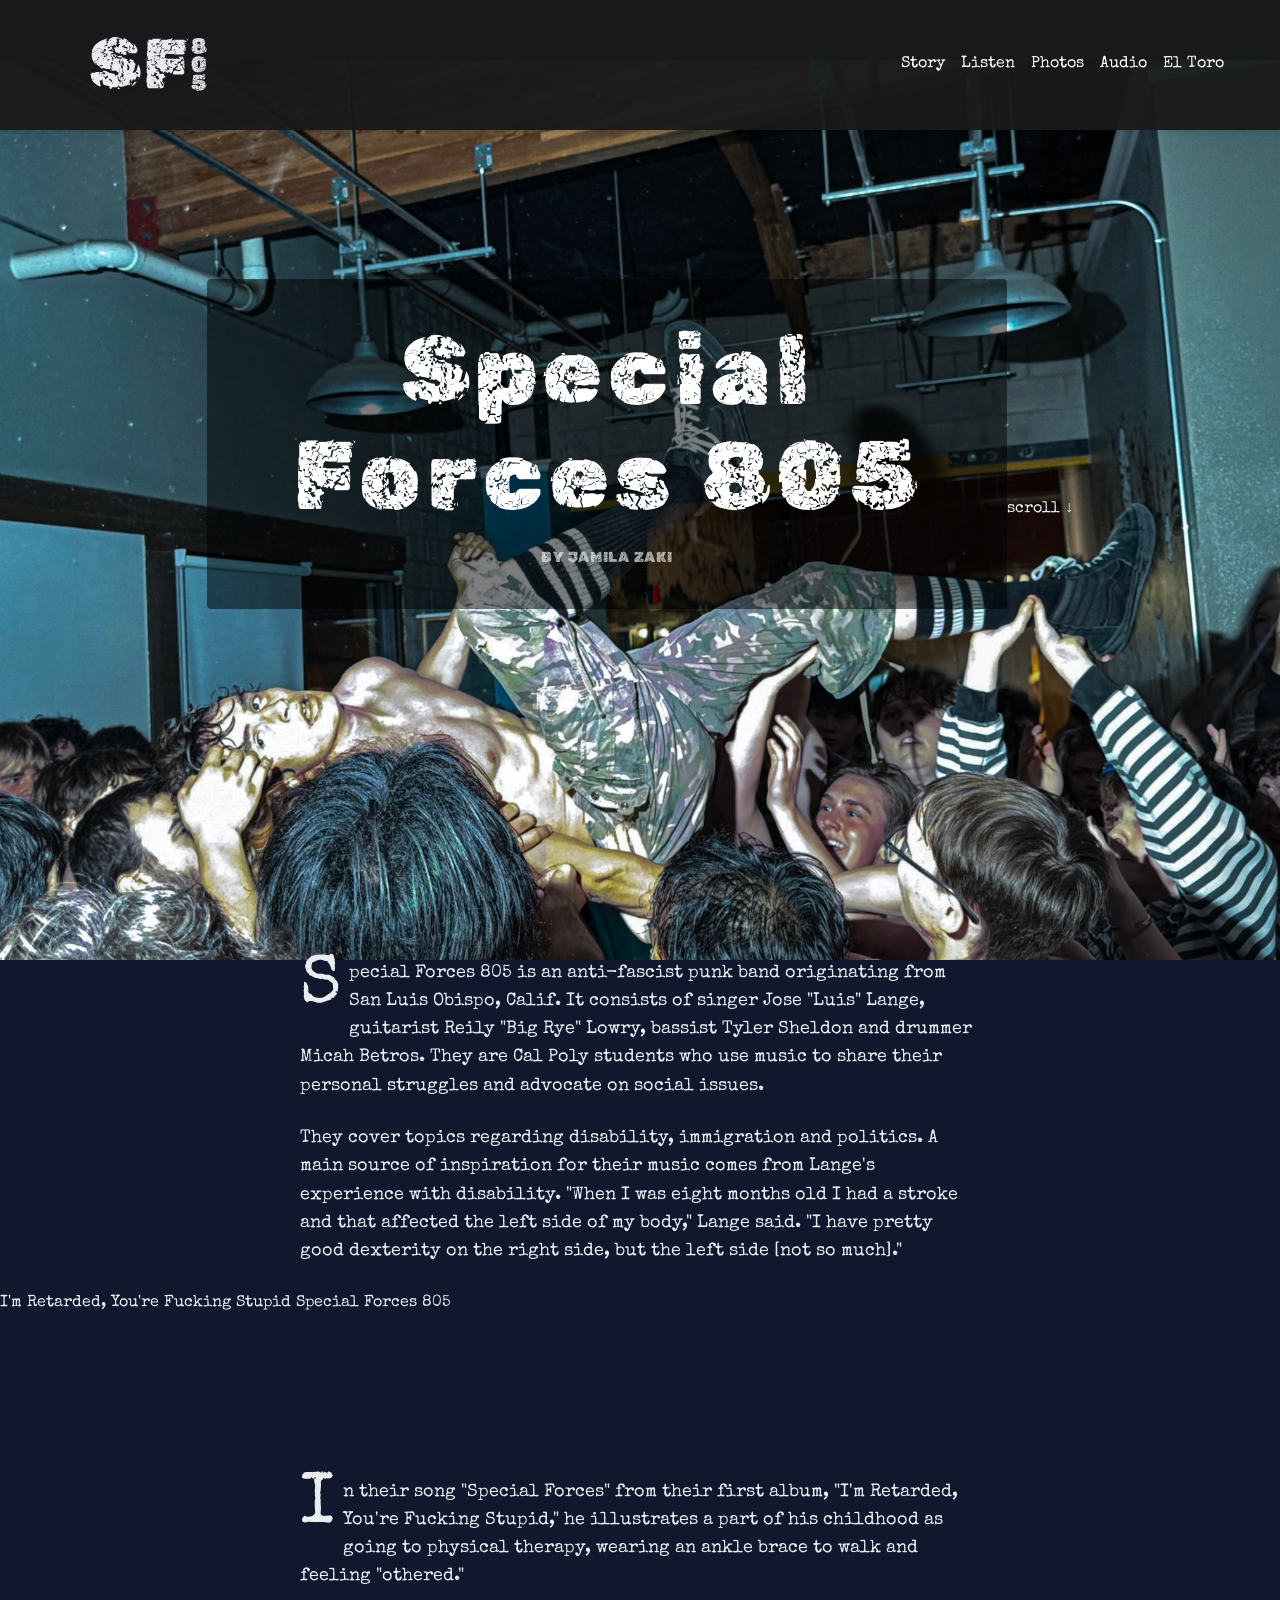
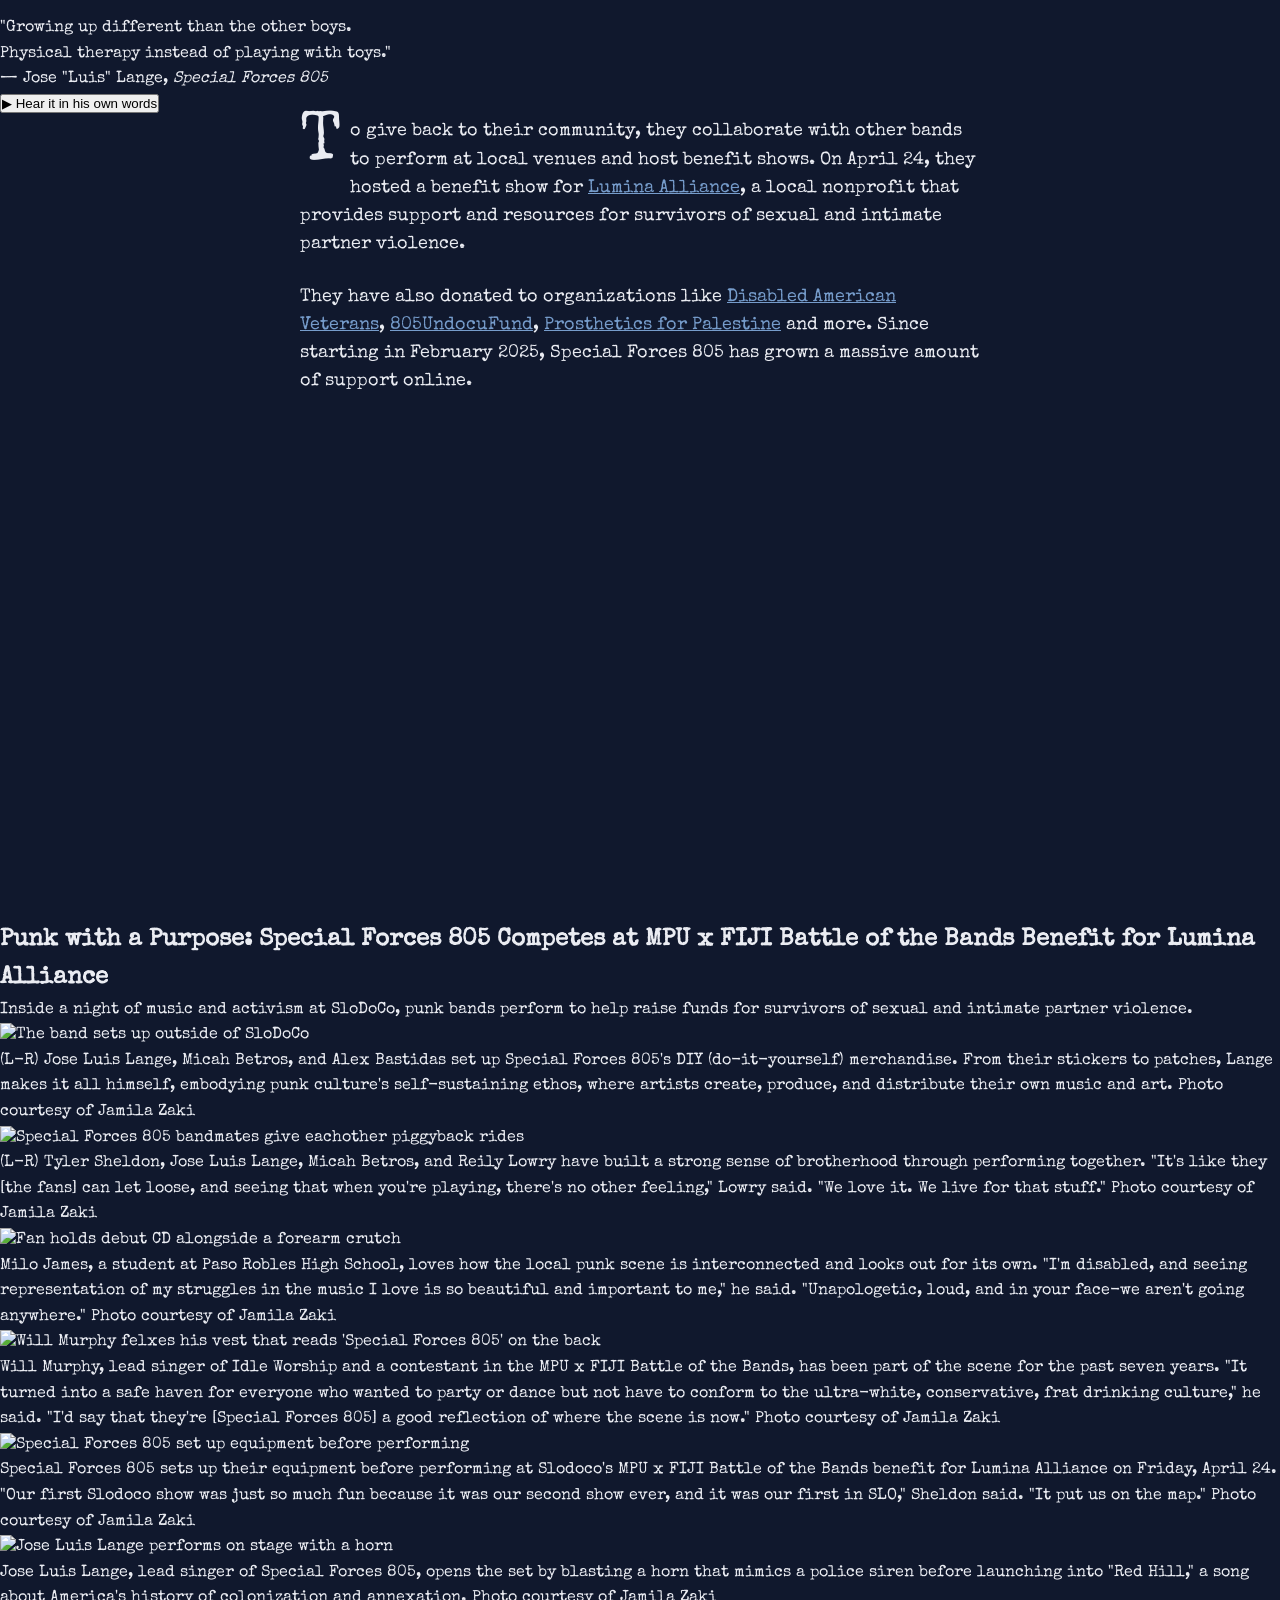
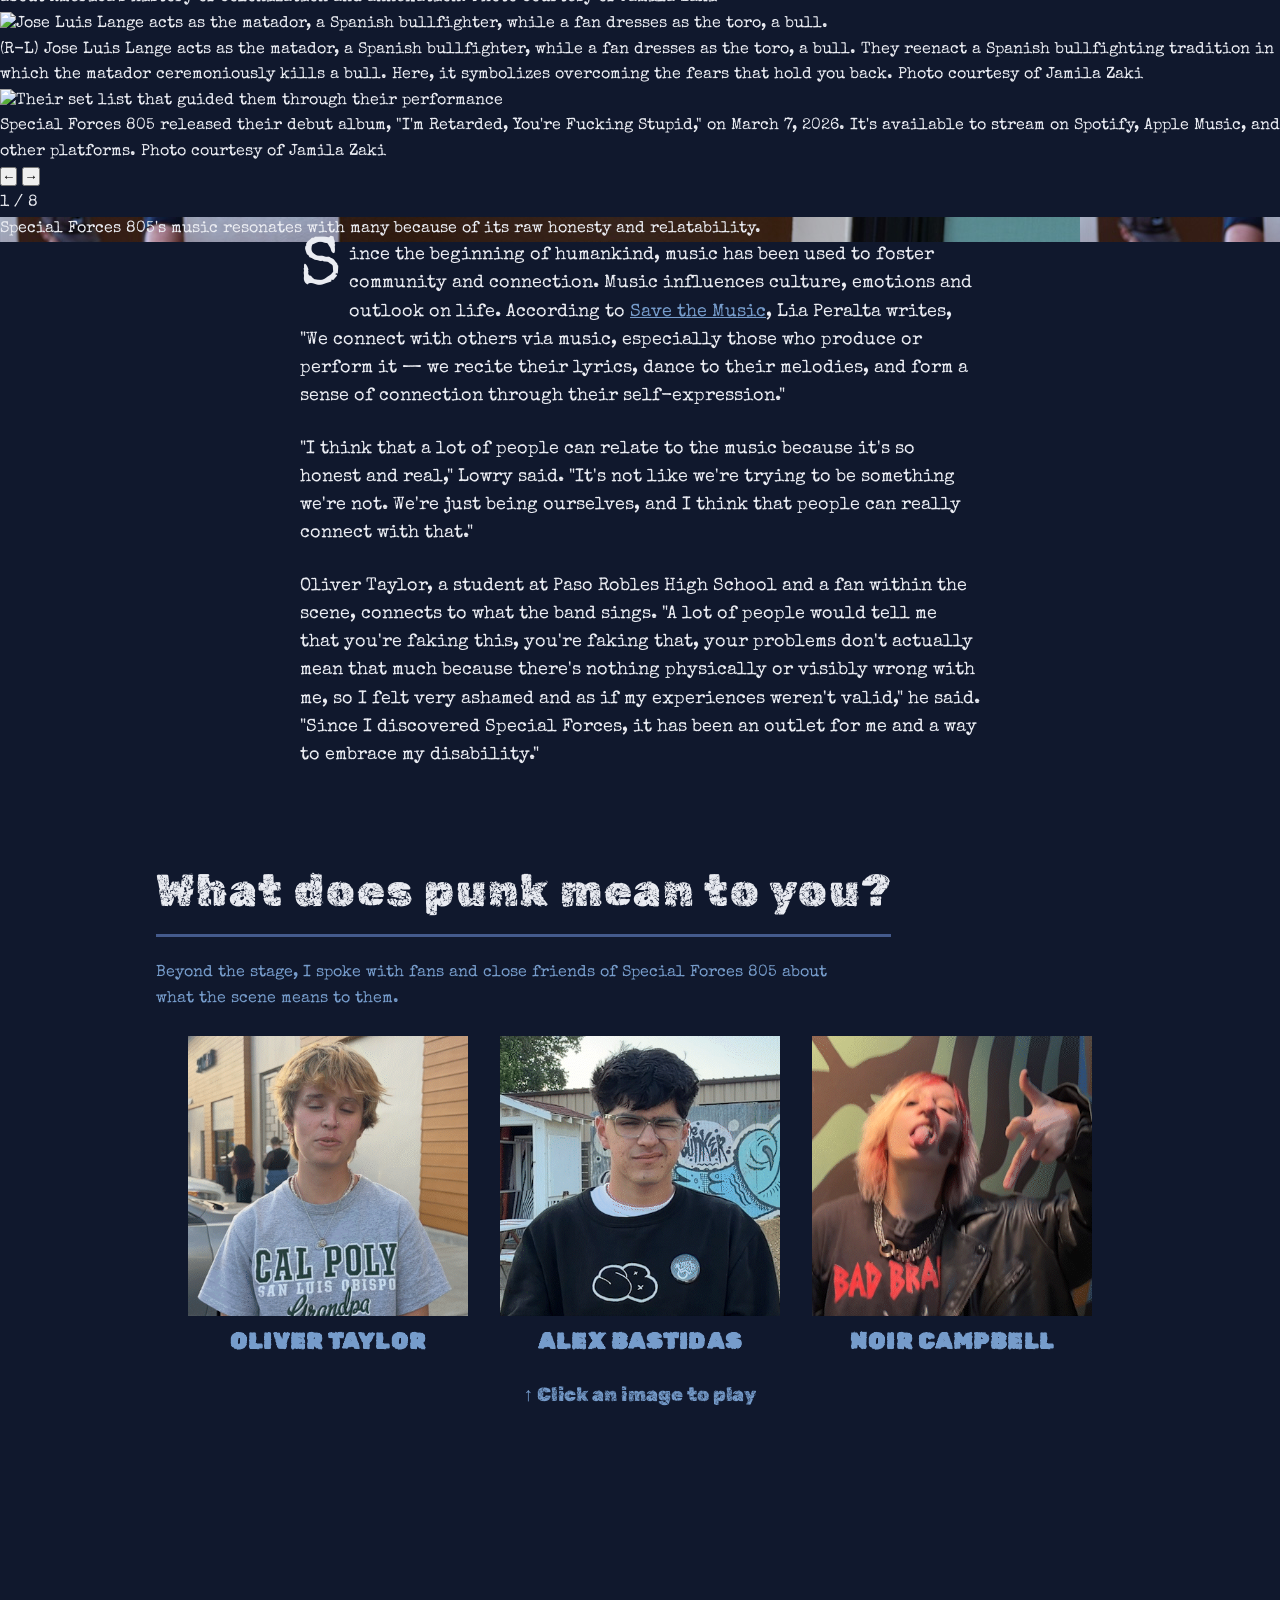
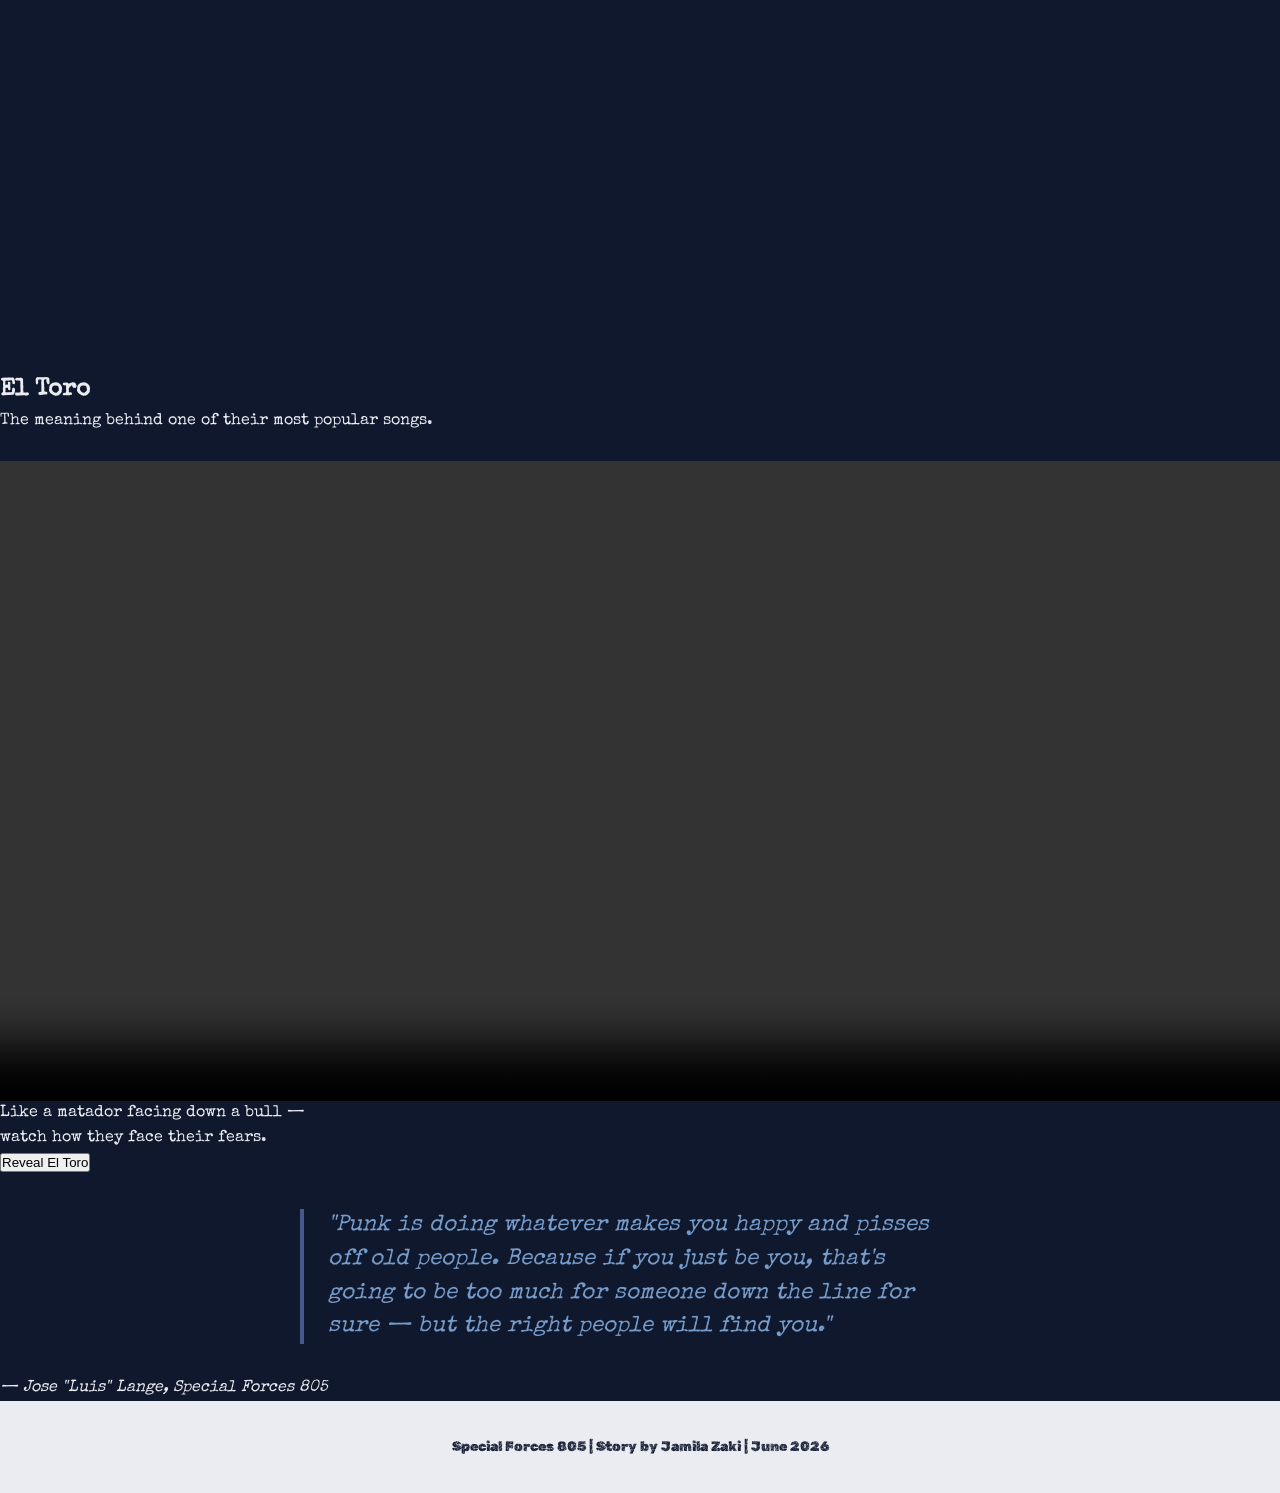
==== redesign.html @ d1dc788f "Add files via upload" ====
<!DOCTYPE html>
<html lang="en">
<head>
<meta charset="UTF-8">
<meta name="viewport" content="width=device-width, initial-scale=1.0">
<title>Punk with a Purpose — Special Forces 805</title>
<link rel="icon" href="favicon.svg" type="image/svg+xml">
<link rel="preconnect" href="https://fonts.googleapis.com">
<link rel="preconnect" href="https://fonts.gstatic.com" crossorigin>
<link href="https://fonts.googleapis.com/css2?family=Rubik+Distressed&family=Special+Elite&display=swap" rel="stylesheet">
<link rel="stylesheet" href="soundcite.css">
<link rel="stylesheet" href="style.css">
</head>
<body>

<!-- ============================================
     NAVIGATION
     ============================================ -->
<nav class="navbar">
  <div class="nav-container">
    <a href="#" class="logo">
      <img src="img/logo.svg" alt="Special Forces 805">
    </a>
    <button class="hamburger" onclick="toggleNav()" aria-label="Toggle navigation">
      <span></span><span></span><span></span>
    </button>
    <ul class="nav-links">
      <li><a href="#story">Story</a></li>
      <li><a href="#listen">Listen</a></li>
      <li><a href="#photos">Photos</a></li>
      <li><a href="#audio">Audio</a></li>
      <li><a href="#el-toro">El Toro</a></li>
    </ul>
  </div>
</nav>

<!-- ============================================
     SECTION 1: HERO
     ============================================ -->
<section class="hero" id="top">
  <div class="hero-content">
    <h1>Special Forces 805</h1>
    <p class="deck"></p>
    <p class="byline">By Jamila Zaki </p>
  </div>
  <div class="hero-scroll-hint">scroll ↓</div>
</section>

<!-- ============================================
     SECTION 2: STORY INTRO
     ============================================ -->
<section id="story" class="story-section">
  <div class="story-text">
    <p>Special Forces 805 is an anti-fascist punk band originating from San Luis Obispo, Calif. It consists of singer Jose "Luis" Lange, guitarist Reily "Big Rye" Lowry, bassist Tyler Sheldon and drummer Micah Betros. They are Cal Poly students who use music to share their personal struggles and advocate on social issues.</p>

    <p>They cover topics regarding disability, immigration and politics. A main source of inspiration for their music comes from Lange's experience with disability. "When I was eight months old I had a stroke and that affected the left side of my body," Lange said. "I have pretty good dexterity on the right side, but the left side [not so much]."</p>
  </div>
</section>

<!-- ============================================
     CD PLAYER
     ============================================ -->
<section id="listen" class="cd-section">
  <div class="cd-player-wrapper">
    <div class="cd-player">
      <div class="cd-right">
        <div class="cd-header">
          <span class="cd-album-title">I'm Retarded, You're Fucking Stupid</span>
          <span class="cd-artist">Special Forces 805</span>
        </div>
        <div class="cd-embed-area">
          <iframe id="spotify-embed"
            src="https://open.spotify.com/embed/album/4aBLmaYAOanMy9Y2hzFHuk?utm_source=generator"
            width="100%" height="152" frameBorder="0"
            allow="autoplay; clipboard-write; encrypted-media; fullscreen; picture-in-picture"
            loading="lazy"></iframe>
        </div>
      </div>
    </div>
  </div>
</section>

<section class="story-section">
  <div class="story-text">
    <p>In their song "Special Forces" from their first album, "I'm Retarded, You're Fucking Stupid," he illustrates a part of his childhood as going to physical therapy, wearing an ankle brace to walk and feeling "othered."</p>
  </div>
</section>

<!-- ============================================
     SECTION 2b: SOUNDBITE FULL-SCREEN MOMENT
     ============================================ -->
<section class="soundbite-moment">
  <div class="soundbite-inner">
    <div class="soundbite-quote">
      <p>"Growing up different than the other boys.</p>
      <p>Physical therapy instead of playing with toys."</p>
    </div>
    <div class="soundbite-attribution">— Jose "Luis" Lange, <em>Special Forces 805</em></div>
    <div class="soundbite-player">
      <button class="soundbite-play-btn" id="soundbite-btn" aria-label="Play audio clip">
        <span class="play-icon">▶</span>
        <span class="play-label">Hear it in his own words</span>
      </button>
      <div class="waveform-bars" id="waveform-bars">
        <span></span><span></span><span></span><span></span><span></span>
        <span></span><span></span><span></span><span></span><span></span>
        <span></span><span></span><span></span><span></span><span></span>
        <span></span><span></span><span></span><span></span><span></span>
        <span></span><span></span><span></span><span></span><span></span>
        <span></span><span></span><span></span><span></span><span></span>
      </div>
    </div>
  </div>
</section>

<!-- ============================================
     SECTION 3: STORY CONTINUED + CD PLAYER
     ============================================ -->
<section class="story-section">
  <div class="story-text">
    <p>To give back to their community, they collaborate with other bands to perform at local venues and host benefit shows. On April 24, they hosted a benefit show for <a href="https://www.luminaalliance.org" target="_blank" rel="noopener">Lumina Alliance</a>, a local nonprofit that provides support and resources for survivors of sexual and intimate partner violence.</p>

    <p>They have also donated to organizations like <a href="https://www.davcal.org/?gad_source=1&gad_campaignid=18904845733&gbraid=0AAAAApD3Xc7EkwWVwOhmAKYnA9ojOAXRY&gclid=Cj0KCQjwrZTRBhDSARIsAHidYffLXbWgLGr4Ent3IWf0uQ8JVmQfZetqbvQhKRpmNd3d3a1ceGX54hYaApAOEALw_wcB" target="_blank" rel="noopener">Disabled American Veterans</a>, <a href="https://www.805undocufund.org/" target="_blank" rel="noopener">805UndocuFund</a>, <a href="https://pfpal.org/our-programs/prosthetics-for-palestine/" target="_blank" rel="noopener">Prosthetics for Palestine</a> and more. Since starting in February 2025, Special Forces 805 has grown a massive amount of support online.</p>
  </div>
</section>

<!-- ============================================
     PARALLAX DIVIDER 1
     ============================================ -->
<div class="parallax-divider parallax-1"></div>

<!-- ============================================
     SECTION 4: PHOTO CAROUSEL (full-screen)
     ============================================ -->
<section id="photos" class="carousel-section">
  <div class="carousel-header">
    <h2>Punk with a Purpose: Special Forces 805 Competes at MPU x FIJI Battle of the Bands Benefit for Lumina Alliance</h2>
    <p>Inside a night of music and activism at SloDoCo, punk bands perform to help raise funds for survivors of sexual and intimate partner violence.
</p>
  </div>
  <div class="fullscreen-carousel">
   
    <div class="carousel-slide active">
      <img class="carousel-img" src="img/slide-11.jpg" alt="The band sets up outside of SloDoCo">
      <div class="carousel-overlay">
        <p class="carousel-caption">(L-R) Jose Luis Lange, Micah Betros, and Alex Bastidas set up Special Forces 805's DIY (do-it-yourself) merchandise. From their stickers to patches, Lange makes it all himself, embodying punk culture's self-sustaining ethos, where artists create, produce, and distribute their own music and art. Photo courtesy of Jamila Zaki</p>
      </div>
    </div>
     <div class="carousel-slide">
      <img class="carousel-img" src="img/slide-22.jpg" alt="Special Forces 805 bandmates give eachother piggyback rides">
      <div class="carousel-overlay">
        <p class="carousel-caption">(L-R) Tyler Sheldon, Jose Luis Lange, Micah Betros, and Reily Lowry have built a strong sense of brotherhood through performing together. "It's like they [the fans] can let loose, and seeing that when you're playing, there's no other feeling," Lowry said. "We love it. We live for that stuff." Photo courtesy of Jamila Zaki</p>
      </div>
    </div>
    <div class="carousel-slide">
      <img class="carousel-img" src="img/slide-33.jpg" alt="Fan holds debut CD alongside a forearm crutch">
      <div class="carousel-overlay">
        <p class="carousel-caption">Milo James, a student at Paso Robles High School, loves how the local punk scene is interconnected and looks out for its own. "I'm disabled, and seeing representation of my struggles in the music I love is so beautiful and important to me," he said. "Unapologetic, loud, and in your face-we aren't going anywhere." Photo courtesy of Jamila Zaki</p>
      </div>
    </div>
    <div class="carousel-slide">
      <img class="carousel-img" src="img/slide-44.jpg" alt="Will Murphy felxes his vest that reads 'Special Forces 805' on the back">
      <div class="carousel-overlay">
        <p class="carousel-caption">Will Murphy, lead singer of Idle Worship and a contestant in the MPU x FIJI Battle of the Bands, has been part of the scene for the past seven years. "It turned into a safe haven for everyone who wanted to party or dance but not have to conform to the ultra-white, conservative, frat drinking culture," he said. "I'd say that they're [Special Forces 805] a good reflection of where the scene is now." Photo courtesy of Jamila Zaki</p>
      </div>
    </div>
    <div class="carousel-slide">
      <img class="carousel-img" src="img/slide-55.jpg" alt="Special Forces 805 set up equipment before performing">
      <div class="carousel-overlay">
        <p class="carousel-caption">Special Forces 805 sets up their equipment before performing at Slodoco's MPU x FIJI Battle of the Bands benefit for Lumina Alliance on Friday, April 24. "Our first Slodoco show was just so much fun because it was our second show ever, and it was our first in SLO," Sheldon said. "It put us on the map." Photo courtesy of Jamila Zaki </p>
      </div>
    </div>
    <div class="carousel-slide">
      <img class="carousel-img" src="img/slide-66.jpg" alt="Jose Luis Lange performs on stage with a horn">
      <div class="carousel-overlay">
        <p class="carousel-caption">Jose Luis Lange, lead singer of Special Forces 805, opens the set by blasting a horn that mimics a police siren before launching into "Red Hill," a song about America's history of colonization and annexation. Photo courtesy of Jamila Zaki</p>
      </div>
    </div>
    <div class="carousel-slide">
      <img class="carousel-img" src="img/slide-77.jpg" alt="Jose Luis Lange acts as the matador, a Spanish bullfighter, while a fan dresses as the toro, a bull. ">
      <div class="carousel-overlay">
        <p class="carousel-caption">(R-L) Jose Luis Lange acts as the matador, a Spanish bullfighter, while a fan dresses as the toro, a bull. They reenact a Spanish bullfighting tradition in which the matador ceremoniously kills a bull. Here, it symbolizes overcoming the fears that hold you back. Photo courtesy of Jamila Zaki</p>
      </div>
    </div>
    <div class="carousel-slide">
      <img class="carousel-img" src="img/slide-88.jpg" alt="Their set list that guided them through their performance">
      <div class="carousel-overlay">
        <p class="carousel-caption">Special Forces 805 released their debut album, "I'm Retarded, You're Fucking Stupid," on March 7, 2026. It's available to stream on Spotify, Apple Music, and other platforms. Photo courtesy of Jamila Zaki</p>
      </div>
    </div>

    <button class="carousel-btn prev" onclick="changeCarousel(-1)" aria-label="Previous photo">&#8592;</button>
    <button class="carousel-btn next" onclick="changeCarousel(1)" aria-label="Next photo">&#8594;</button>
    <div class="carousel-counter">
      <span id="carousel-current">1</span> / <span id="carousel-total">8</span>
    </div>
  </div>
</section>

<!-- ============================================
     SECTION 4b: RESONANCE PARALLAX QUOTE
     ============================================ -->
<section class="parallax-quote parallax-2">
  <div class="parallax-quote-inner">
    <p class="pq-text">Special Forces 805's music resonates with many because of its raw honesty and relatability.</p>
  </div>
</section>

<!-- ============================================
     SECTION 5: BODY TEXT (fans / resonance)
     ============================================ -->
<section class="story-section" id="voices">
  <div class="story-text">
    <p>Since the beginning of humankind, music has been used to foster community and connection. Music influences culture, emotions and outlook on life. According to <a href="https://www.savethemusic.org/blog/how-does-music-affect-society/" target="_blank" rel="noopener">Save the Music</a>, Lia Peralta writes, "We connect with others via music, especially those who produce or perform it — we recite their lyrics, dance to their melodies, and form a sense of connection through their self-expression."</p>


    <p>"I think that a lot of people can relate to the music because it's so honest and real," Lowry said. "It's not like we're trying to be something we're not. We're just being ourselves, and I think that people can really connect with that."</p>

    <p>Oliver Taylor, a student at Paso Robles High School and a fan within the scene, connects to what the band sings. "A lot of people would tell me that you're faking this, you're faking that, your problems don't actually mean that much because there's nothing physically or visibly wrong with me, so I felt very ashamed and as if my experiences weren't valid," he said. "Since I discovered Special Forces, it has been an outlet for me and a way to embrace my disability."</p>
  </div>
</section>

<!-- ============================================
     SECTION 6: AUDIO SECTION
     ============================================ -->
<section id="audio" class="section audio-section">
  <h2>What does punk mean to you?</h2>
  <p class="section-intro">Beyond the stage, I spoke with fans and close friends of Special Forces 805 about what the scene means to them.</p>

  <div class="audio-board">
    <div class="audio-speaker">
      <img src="img/Oliver Taylor.gif" alt="Oliver Taylor" class="rollover audio-thumb"
        data-audio="audio/" data-start="0">
      <div class="audio-label">Oliver Taylor</div>
      <audio class="scene-audio" src="audio/Oliver Taylor Audio.mp3"></audio>
    </div>
    <div class="audio-speaker">
      <img src="img/Animated Alex B.gif" alt="Alex Bastidas" class="rollover audio-thumb"
        data-audio="audio/AlexB_Audio.mp3" data-start="0">
      <div class="audio-label">Alex Bastidas</div>
      <audio class="scene-audio" src="audio/AlexB_Audio.mp3"></audio>
    </div>
    <div class="audio-speaker">
      <img src="img/Noir_Campbell.gif" alt="Noir Campbell" class="rollover audio-thumb"
        data-audio="audio/Noir Campbell.mp3" data-start="0">
      <div class="audio-label">Noir Campbell</div>
      <audio class="scene-audio" src="audio/Noir Campbell.mp3"></audio>
    </div>
  </div>
  <p class="audio-instructions">↑ Click an image to play</p>
</section>

<div class="parallax-divider parallax-3"></div>

<!-- ============================================
     SECTION 7: EL TORO VIDEO REVEAL
     ============================================ -->
<section id="el-toro" class="eltoro-section">
  <div class="eltoro-header">
    <h2>El Toro</h2>
    <p>The meaning behind one of their most popular songs.</p>
  </div>

  <div class="eltoro-reveal-wrapper" id="eltoro-wrapper">
    <img src="img/matador.jpg" alt="" class="eltoro-matador-img" id="eltoro-matador">
    <div class="eltoro-video-container" id="eltoro-video-container">
      <video id="eltoro-video" playsinline controls>
        <source src="video/eltoro.mp4" type="video/mp4">
      </video>
    </div>
    <div class="eltoro-cta" id="eltoro-cta">
      <p>Like a matador facing down a bull —</p>
      <p>watch how they face their fears.</p>
      <button onclick="startElToroReveal()" class="eltoro-reveal-btn">
        <span>Reveal El Toro</span>
      </button>
    </div>
  </div>

  <div class="closing-inner">
    <blockquote class="closing-quote">
      "Punk is doing whatever makes you happy and pisses off old people. Because if you just be you, that's going to be too much for someone down the line for sure — but the right people will find you."
    </blockquote>
    <cite class="closing-attribution">— Jose "Luis" Lange, Special Forces 805</cite>
  </div>
</section>

<!-- ============================================
     FOOTER
     ============================================ -->
<footer>
  <p>Special Forces 805 | Story by Jamila Zaki | June 2026</p>
<p jamilaazaki26@gamil.com
  </p>
</footer>

<button id="back-to-top" onclick="window.scrollTo({top:0,behavior:'smooth'})">↑ Top</button>

<script src="soundcite.min.js"></script>
<script src="script.js"></script>
</body>
</html>
---- soundcite.css ----
/* soundcite - v0.5.1 - 2017-07-10
 * Copyright (c) 2017 Tyler J. Fisher and Northwestern University Knight Lab
 */

/*PLAYER CHROME*/

@-webkit-keyframes spin {
	from { -webkit-transform: rotate(0deg); opacity: 0.4; }
	50%  { -webkit-transform: rotate(180deg); opacity: 1; }
	to   { -webkit-transform: rotate(360deg); opacity: 0.4; }
}

@-moz-keyframes spin {
	from { -moz-transform: rotate(0deg); opacity: 0.4; }
	50%  { -moz-transform: rotate(180deg); opacity: 1; }
	to   { -moz-transform: rotate(360deg); opacity: 0.4; }
}

@-ms-keyframes spin {
	from { -ms-transform: rotate(0deg); opacity: 0.4; }
	50%  { -ms-transform: rotate(180deg); opacity: 1; }
	to   { -ms-transform: rotate(360deg); opacity: 0.4; }
}

@-o-keyframes spin {
	from { -o-transform: rotate(0deg); opacity: 0.4; }
	50%  { -o-transform: rotate(180deg); opacity: 1; }
	to   { -o-transform: rotate(360deg); opacity: 0.4; }
}

@keyframes spin {
	from { transform: rotate(0deg); opacity: 0.2; }
	50%  { transform: rotate(180deg); opacity: 1; }
	to   { transform: rotate(360deg); opacity: 0.2; }
}

.soundcite-loaded {
    border-radius: 6px;
    padding: 0 5px 0 5px;
    display: inline-block;
    cursor: pointer;
}

.soundcite-loaded:before {
    display: inline-block;
    content: "";
    vertical-align: -10%;
    margin-right: 0.25em;
}

.soundcite-loading:before {
    margin-right: 0.5em;
    font-size: 0.9em;
    position: relative;
    top: -.05em;
    height: 0.75em;    
    width: 0.75em;
    border: 2px solid #000;
    border-right-color: transparent;
    border-radius: 50%;
    -webkit-animation: spin 1s linear infinite;
    -moz-animation: spin 1s linear infinite;
    -ms-animation: spin 1s linear infinite;
    -o-animation: spin 1s linear infinite;
    animation: spin 1s linear infinite;
}

.soundcite-play:before {
    font-size: 0.9em;
    position: relative;
    top: -.05em;
    border: 0.5em solid transparent;
    border-left: 0.75em solid black;
}

.soundcite-pause:before {
    font-size: 0.9em;
    position: relative;
    top: -.05em;
    height: 1em;
    border-left: .75em double black;
    border-right: .5em solid transparent;
}
---- style.css ----
/* ============================================
   TYPOGRAPHY & COLOR PALETTE
   Change these values to customize your entire story
   ============================================ */

:root {
    --primary-font: 'Special Elite', serif;
    --heading-font: 'Rubik Distressed', serif;
    --primary-color: #EAECF2;
    --secondary-color: #769CCB;
    --accent-color: #445A8C;
    --background-color: #10182D;
    --border-color: #EAECF2;
    --spacing-unit: 16px;
}

.rubik-dirt-regular {
  font-family: "Rubik Distressed", system-ui;
  font-weight: 400;
  font-style: normal;
}

.special-elite-regular {
  font-family: "Special Elite", system-ui;
  font-weight: 400;
  font-style: normal;
}



/* ============================================
   GLOBAL STYLES
   ============================================ */

a {
    color: #769CCB;
}

a:hover {
    color: #769CCB;
    opacity: 0.8;
}

* {
    margin: 0;
    padding: 0;
    box-sizing: border-box;
}

html {
    scroll-behavior: smooth;
}

body {
    font-family: var(--primary-font);
    color: var(--primary-color);
    background-color: var(--background-color);
    line-height: 1.6;
    padding-top: 60px;
}

/* ============================================
   NAVIGATION BAR
   Fixed header that stays at top when scrolling
   ============================================ */

.navbar {
    position: fixed;
    top: 0;
    width: 100%;
    background-color: rgba(26, 26, 26, 0.95);
    z-index: 1000;
    box-shadow: 0 2px 5px rgba(0, 0, 0, 0.1);
    padding: 0%;
}

.nav-container {
    max-width: 1200px;
    margin: 0 auto;
    padding: 0 16px; /* keeps side padding only */
    height: 130px; /* controls navbar height */
    
    display: flex;
    justify-content: space-between;
    align-items: center;
}

.logo {
    color: white;
    font-size: 1.2em;
    font-weight: bold;
    font-family: var(--heading-font);
    display: flex;
    align-items: center;
    padding: 0;
    margin: 0;
}
.logo img {
    height: 120px;
    width: auto;
    display: block;
}

.nav-links {
    display: flex;
    list-style: none;
    gap: var(--spacing-unit);
}

.nav-links a {
    color: white;
    text-decoration: none;
    transition: color 0.3s;
}

.nav-links a:hover {
    color: var(--accent-color);
}

/* ============================================
   HAMBURGER MENU (Mobile Only)
   Shows on screens smaller than 768px
   ============================================ */

.hamburger {
    display: none;
    flex-direction: column;
    justify-content: space-between;
    width: 28px;
    height: 20px;
    background: none;
    border: none;
    cursor: pointer;
    padding: 0;
}

.hamburger span {
    display: block;
    height: 3px;
    width: 100%;
    background-color: white;
    border-radius: 2px;
    transition: all 0.3s ease;
}

/* ============================================
   HERO SECTION
   Full-screen background image with headline overlay
   - TO CHANGE THE BACKGROUND IMAGE: update the
     background-image URL below
   ============================================ */

.hero {
    min-height: 100vh;
    background-image: url('img/IMG_9323 2.jpg');
    background-size: cover;
    background-position: center;
    display: flex;
    align-items: center;
    justify-content: center;
    text-align: center;
}

.hero-content {
    background-color: rgba(0, 0, 0, 0.5);
    padding: 40px 60px;
    max-width: 800px;
    border-radius: 4px;
    transform: translateY(-20%);
}

h1 {
    font-family: var(--heading-font);
    font-size: clamp(3rem, 8vw, 6rem);
    font-weight: 400;
    color: white;
    line-height: 1.1;
    margin-bottom: 16px;
    letter-spacing: 0.06em;
    font-kerning: normal;
}

.deck {
    font-size: 1.2em;
    color: rgba(255, 255, 255, 0.9);
    margin-bottom: 12px;
}

.byline {
    font-size: 0.9em;
    color: rgba(255, 255, 255, 0.7);
    font-family: var(--heading-font);
    text-transform: uppercase;
    letter-spacing: 0.05em;
}

/* ============================================
   PARALLAX DIVIDERS
   Full-width image strips between sections
   - TO CHANGE IMAGES: update the background-image
     URLs in .parallax-1, .parallax-2, .parallax-3
   - On mobile, the fixed effect is automatically
     disabled for better performance
   ============================================ */

.parallax-divider {
    min-height: 500px;
    background-attachment: fixed;
    background-size: cover;
    background-position: center;
}

.parallax-1 {
    background-image: url('img/Zaki_SpecialForces_042726-03.jpg'); /* <-- Change this */
}

.parallax-2 {
    background-image: url('img/Zaki_SpecialForces_042726-06.jpg'); /* <-- Change this */
}

.parallax-3 {
    background-image: url('img/IMG_0427.jpg'); /* <-- Change this */
}

/* ============================================
   BACK TO TOP BUTTON
   Appears in the bottom-right corner after
   the user scrolls down 300px
   ============================================ */

#back-to-top {
    display: none;
    position: fixed;
    bottom: 24px;
    right: 24px;
    z-index: 999;
    background-color: var(--background-color);
    color: var(--primary-color);
    border: none;
    padding: 10px 16px;
    font-family: var(--heading-font);
    font-size: 0.85em;
    cursor: pointer;
    border-radius: 4px;
    transition: background-color 0.2s;
}

#back-to-top:hover {
    background-color: var(--accent-color);
}

/* ============================================
   CONTENT SECTIONS
   Shared styles for Photos, Audio, Video sections
   ============================================ */

.section {
    padding: 60px var(--spacing-unit);
    max-width: 1000px;
    margin: 0 auto;
}

.section h2 {
    font-family: var(--heading-font);
    font-size: clamp(1.8rem, 4vw, 2.8rem);
    font-weight: 400;
    color: var(--primary-color);
    margin-bottom: 24px;
    padding-bottom: 8px;
    border-bottom: 3px solid var(--accent-color);
    display: inline-block;
    letter-spacing: 0.04em;
    font-kerning: normal;
}

.section-intro {
    color: var(--secondary-color);
    margin-bottom: 24px;
    max-width: 700px;
}

/* ============================================
   STORY TEXT SECTION
   ============================================ */

.story-text p,
.body-text {
    max-width: 680px;
    margin: 0 auto 1.4em;
    font-size: 1.1em;
}

.story-text p:first-of-type::first-letter {
    font-family: var(--primary-font);
    font-size: 4em;
    float: left;
    line-height: 0.8;
    margin-right: 8px;
    color: var(--primary-color);
}

blockquote {
    max-width: 680px;
    margin: 32px auto;
    padding: 0 24px;
    border-left: 4px solid var(--accent-color);
    font-size: 1.4em;
    font-style: italic;
    color: var(--secondary-color);
    line-height: 1.5;
}

/* Alternate background for every other section */
.alt-bg {
    max-width: 100%;
    background-color: #f5f5f5;
    padding: 60px calc(50% - 500px + var(--spacing-unit));
}

.alt-bg h2 {
    color: #10182D;
}

.alt-bg .section-intro,
.alt-bg .audio-label,
.alt-bg .audio-instructions {
    color: #445A8C;
}

/* ============================================
   PHOTOS / SLIDESHOW
   ============================================ */

.slideshow {
    position: relative;
    width: 100%;
    background-color: #000;
}

.slide {
    display: none;
}

.slide.active {
    display: block;
}

.slide img {
    width: 100%;
    height: auto;
    display: block;
}

.caption {
    background-color: #1a1a1a;
    color: #ccc;
    font-size: 0.85em;
    padding: 8px 12px;
}

.slide-controls {
    display: flex;
    align-items: center;
    justify-content: center;
    gap: 20px;
    margin-top: 12px;
    margin-bottom: 40px;
}

.slide-controls button {
    background-color: transparent;
    color: #769CCB;
    border: none;
    padding: 8px 20px;
    cursor: pointer;
    font-family: var(--heading-font);
    font-size: 1.4em;
    transition: background-color 0.2s;
}

.slide-controls button:hover {
    background-color: transparent;
    opacity: 0.7;
}

.slide-counter {
    font-family: var(--heading-font);
    font-size: 1.4em;
    color: #769CCB;
}

/* ============================================
   AUDIO SECTION
   Clickable speaker images with GIF/JPG rollover
   ============================================ */

.audio-board {
    display: flex;
    justify-content: center;
    gap: 32px;
    flex-wrap: wrap;
}

.audio-speaker {
    text-align: center;
    flex: 1 1 200px;
    max-width: 280px;
}

.rollover {
    width: 100%;
    cursor: pointer;
    display: block;
}

.audio-label {
    font-family: var(--heading-font);
    font-size: 1.4em;
    font-weight: bold;
    margin-top: 8px;
    color: var(--secondary-color);
    text-transform: uppercase;
    letter-spacing: 0.05em;
}

.audio-instructions {
    text-align: center;
    margin-top: 20px;
    font-size: 1.2em;
    color: var(--secondary-color);
    font-family: var(--heading-font);
}

/* ============================================
   CUSTOM LYRIC PLAYER
   ============================================ */

@keyframes lyric-spin {
    from { transform: rotate(0deg); opacity: 0.3; }
    50%  { transform: rotate(180deg); opacity: 1; }
    to   { transform: rotate(360deg); opacity: 0.3; }
}

#lyric-btn {
    background: none;
    border: none;
    color: var(--secondary-color);
    cursor: pointer;
    font-size: 0.85em;
    padding: 0 4px 0 0;
    vertical-align: middle;
    line-height: 1;
    display: inline;
}

#lyric-btn.playing {
    display: inline;
}

#lyric-text {
    background-color: var(--secondary-color);
    color: var(--background-color);
    padding: 2px 4px;
    border-radius: 2px;
}

/* ============================================
   SPOTIFY EMBED
   ============================================ */

.spotify-wrapper {
    max-width: 700px;
    margin: 1.4em auto;
}

.spotify-wrapper h3 {
    text-align: center;
    margin-bottom: 14px;
    font-family: var(--heading-font);
    font-size: 2em;
    color: var(--secondary-color);
    letter-spacing: 0.05em;
}

/* ============================================
   VIDEO SECTION
   ============================================ */

.video-wrapper {
    width: 100%;
}

video {
    width: 100%;
    height: auto;
    display: block;
    background-color: #000;
}

/* ============================================
   INFOGRAPHIC (Optional section)
   ============================================ */

.infographic-wrapper {
    width: 100%;
    overflow: hidden;
}

.infographic-wrapper iframe {
    width: 100%;
    border: none;
}

/* ============================================
   FOOTER
   ============================================ */

footer {
    background-color: var(--primary-color);
    color: #10182D;
    text-align: center;
    padding: 32px var(--spacing-unit);
    font-family: var(--heading-font);
    font-size: 0.85em;
    line-height: 2;
}

footer a {
    color: #10182D;
    text-decoration: none;
}

footer a:hover {
    text-decoration: underline;
}

/* ============================================
   RESPONSIVE / MOBILE STYLES
   Screens smaller than 768px
   ============================================ */

@media (max-width: 768px) {

    body {
        padding-top: 56px;
    }

    .hamburger {
        display: flex;
    }

    .nav-links {
        display: none;
        flex-direction: column;
        position: absolute;
        top: 56px;
        left: 0;
        width: 100%;
        background-color: rgba(26, 26, 26, 0.97);
        padding: 12px 0;
        gap: 0;
    }

    .nav-links.open {
        display: flex;
    }

    .nav-links li {
        width: 100%;
    }

    .nav-links a {
        display: block;
        padding: 12px var(--spacing-unit);
    }

    h1 {
        font-size: clamp(2rem, 10vw, 3rem);
    }

    .hero {
        background-position: 20% top;
    }

    .hero-content {
        padding: 28px 24px;
        margin: 0 16px;
        transform: translateY(-60%);
    }

    .deck {
        font-size: 1em;
    }

    .alt-bg {
        padding: 40px var(--spacing-unit);
    }

    .audio-grid {
        flex-direction: column;
    }

    /* Parallax fixed effect doesn't work on iOS/Android,
       so we fall back to a normal background image */
    .parallax-divider {
        background-attachment: scroll;
        min-height: 350px;
    }
}
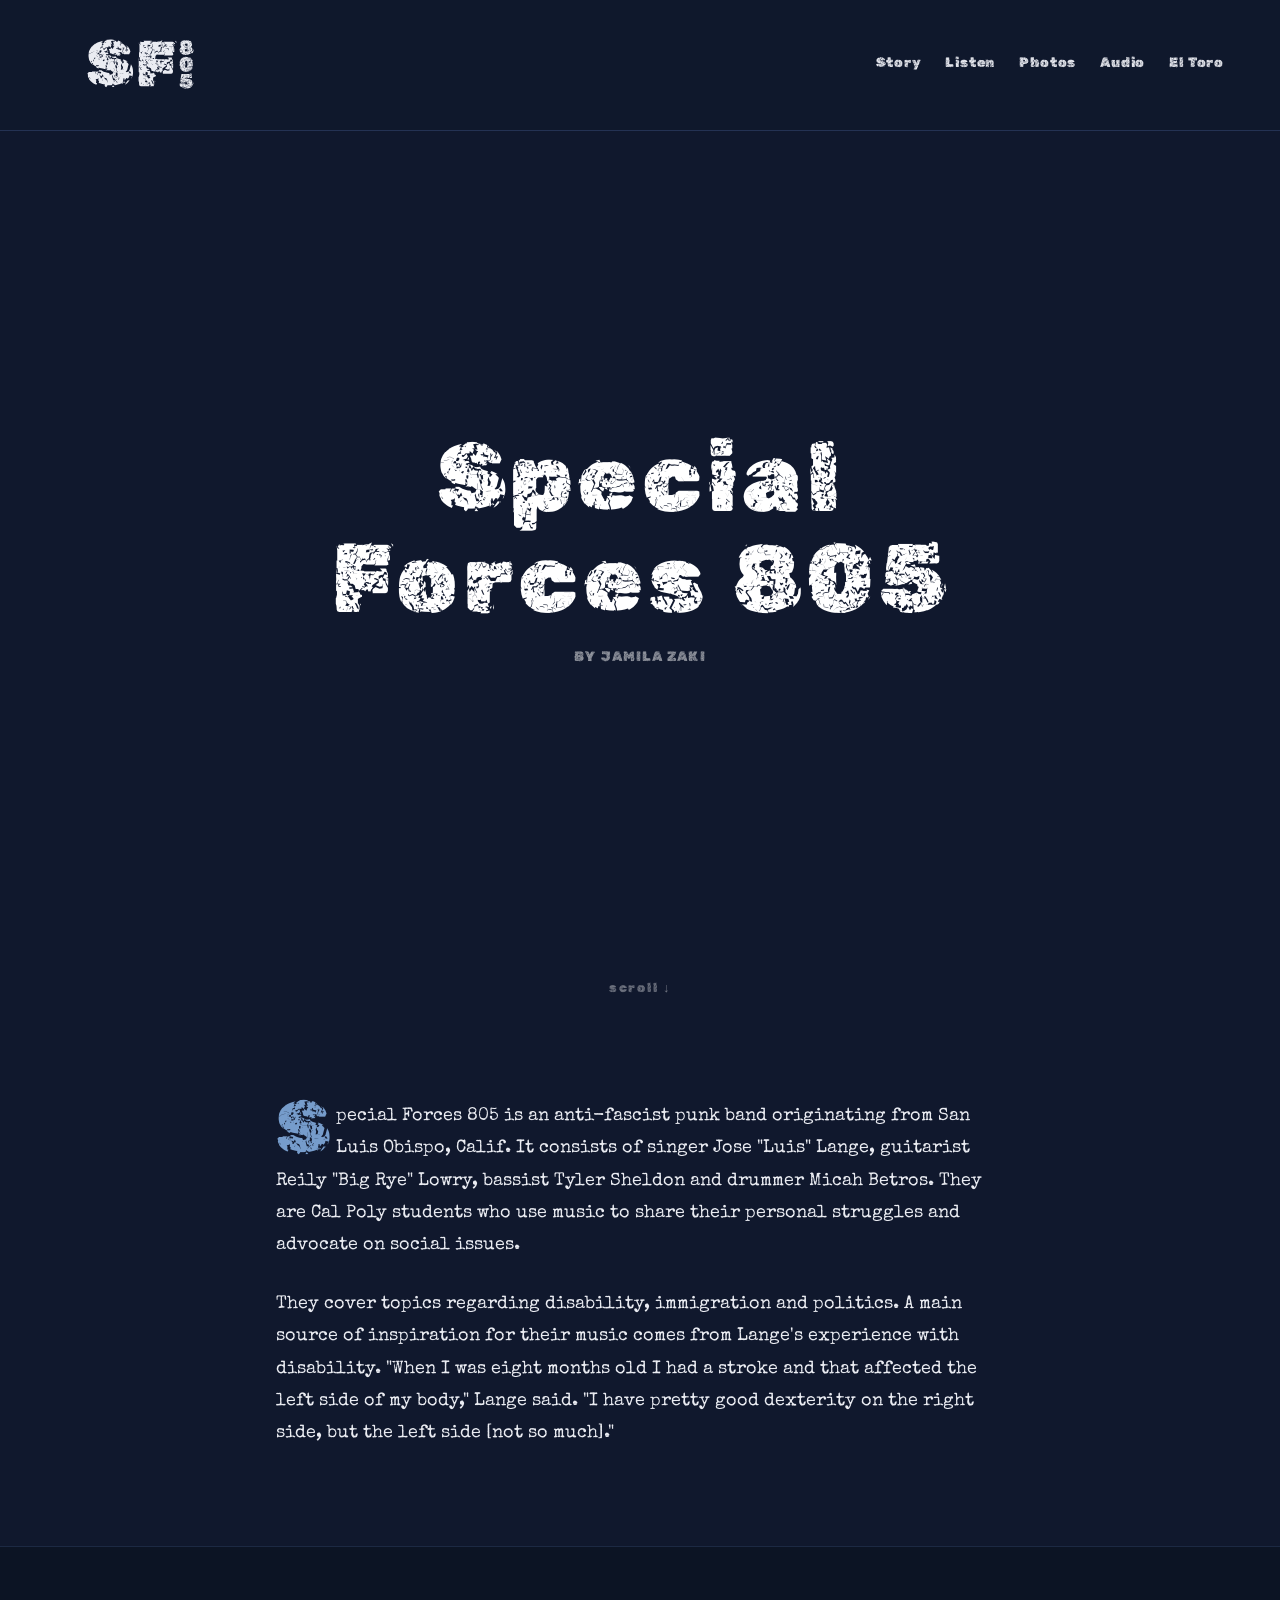
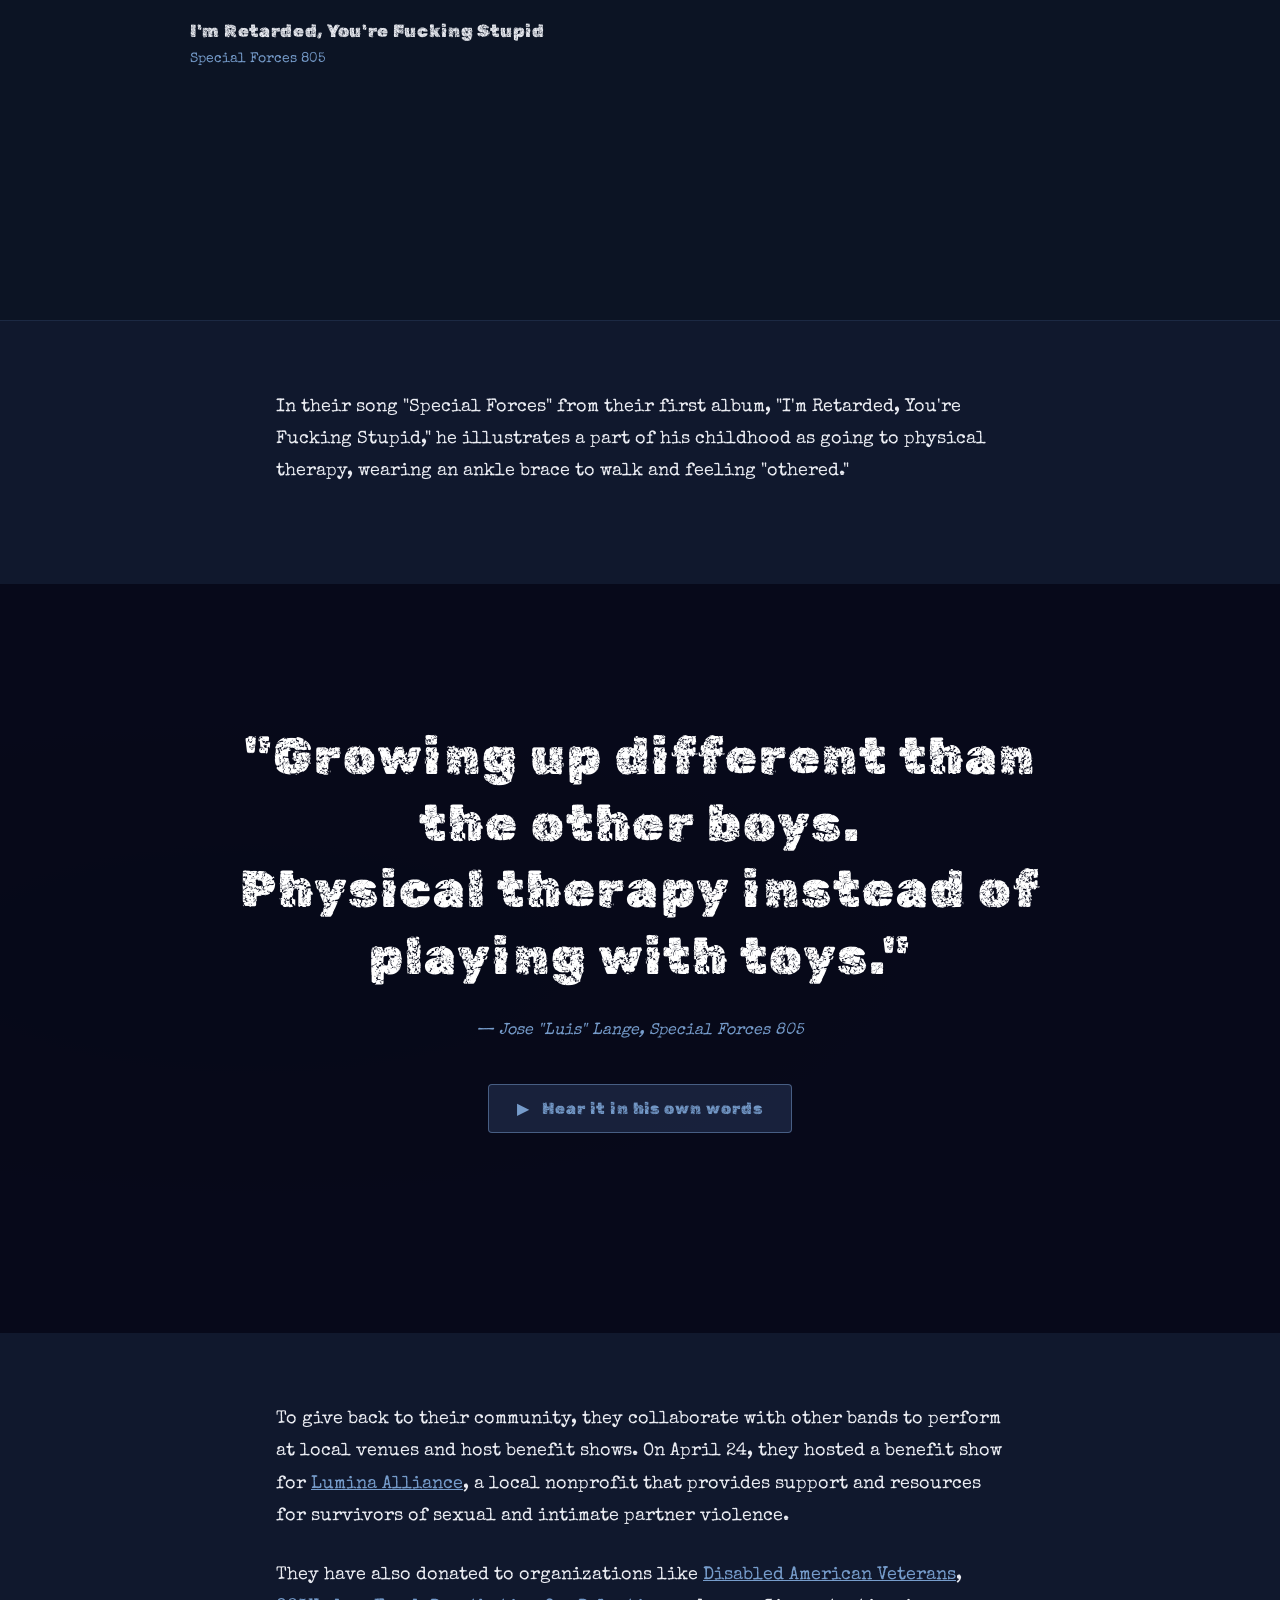
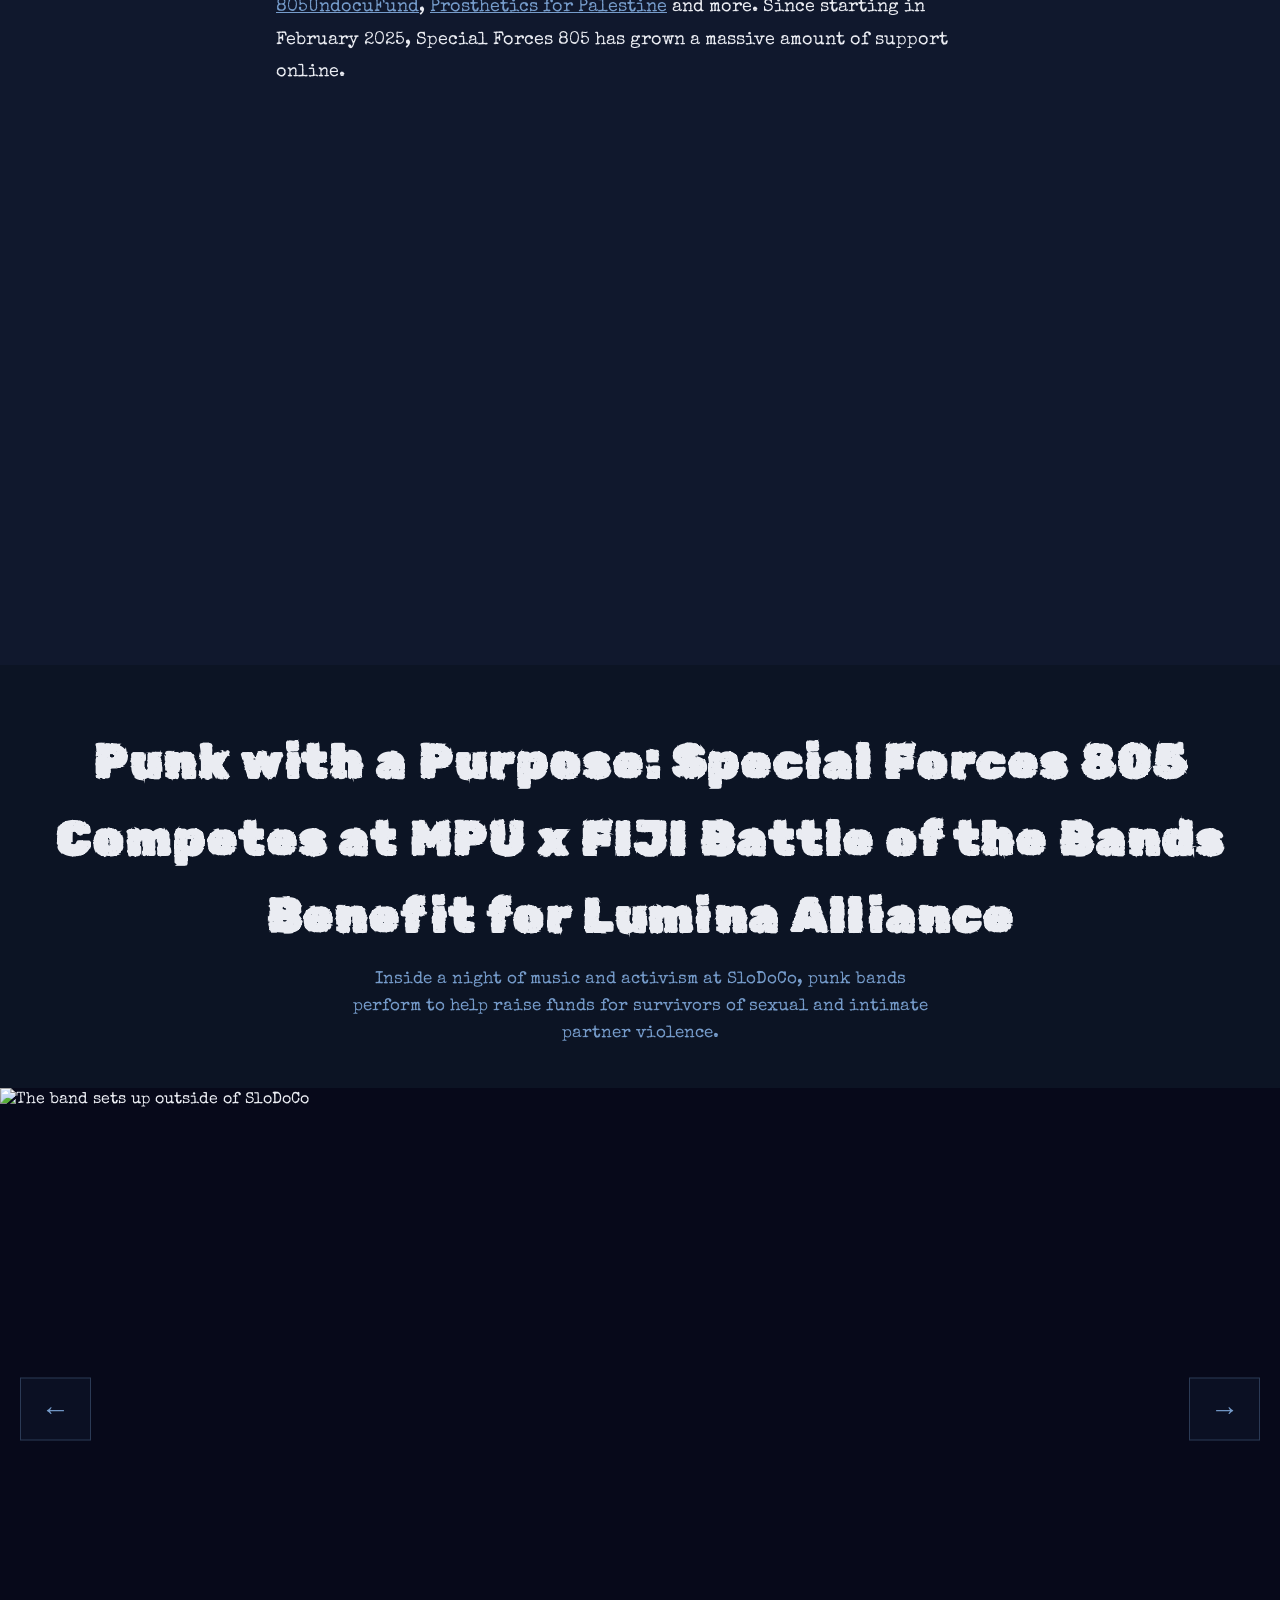
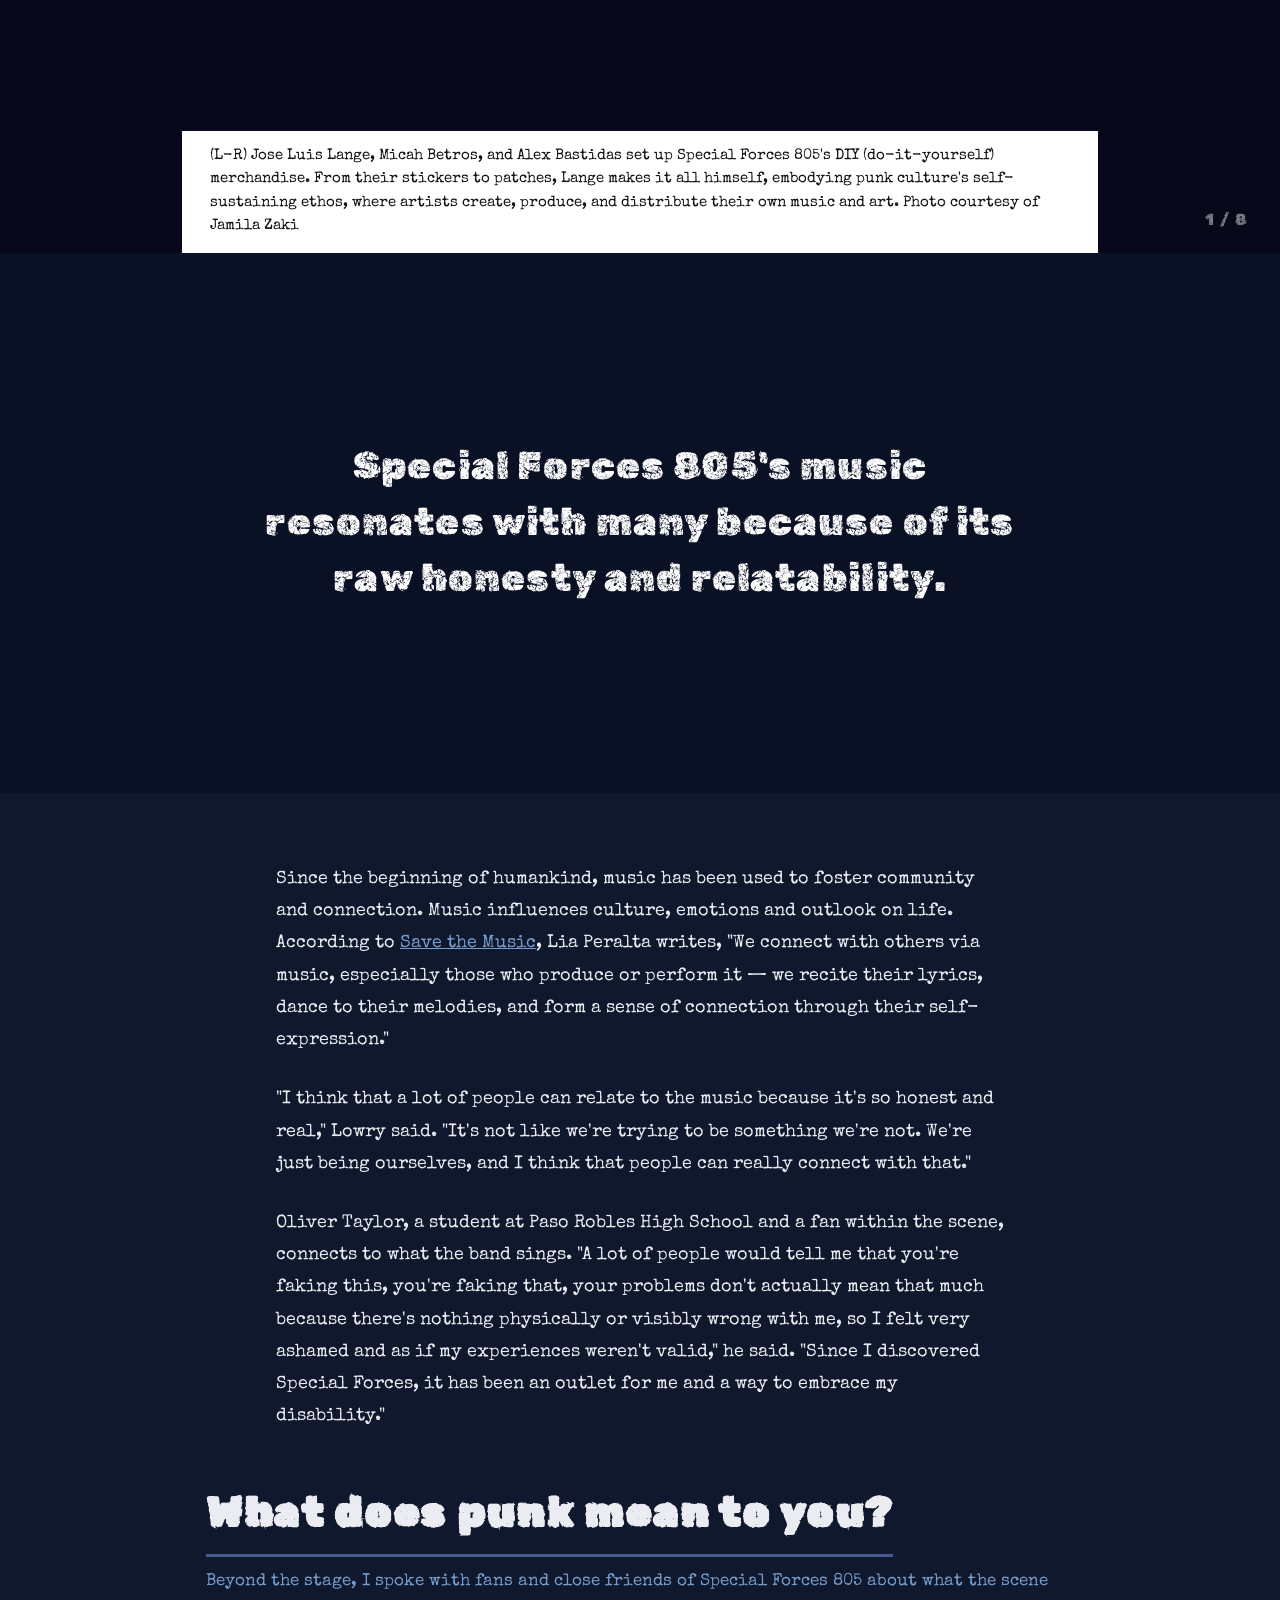
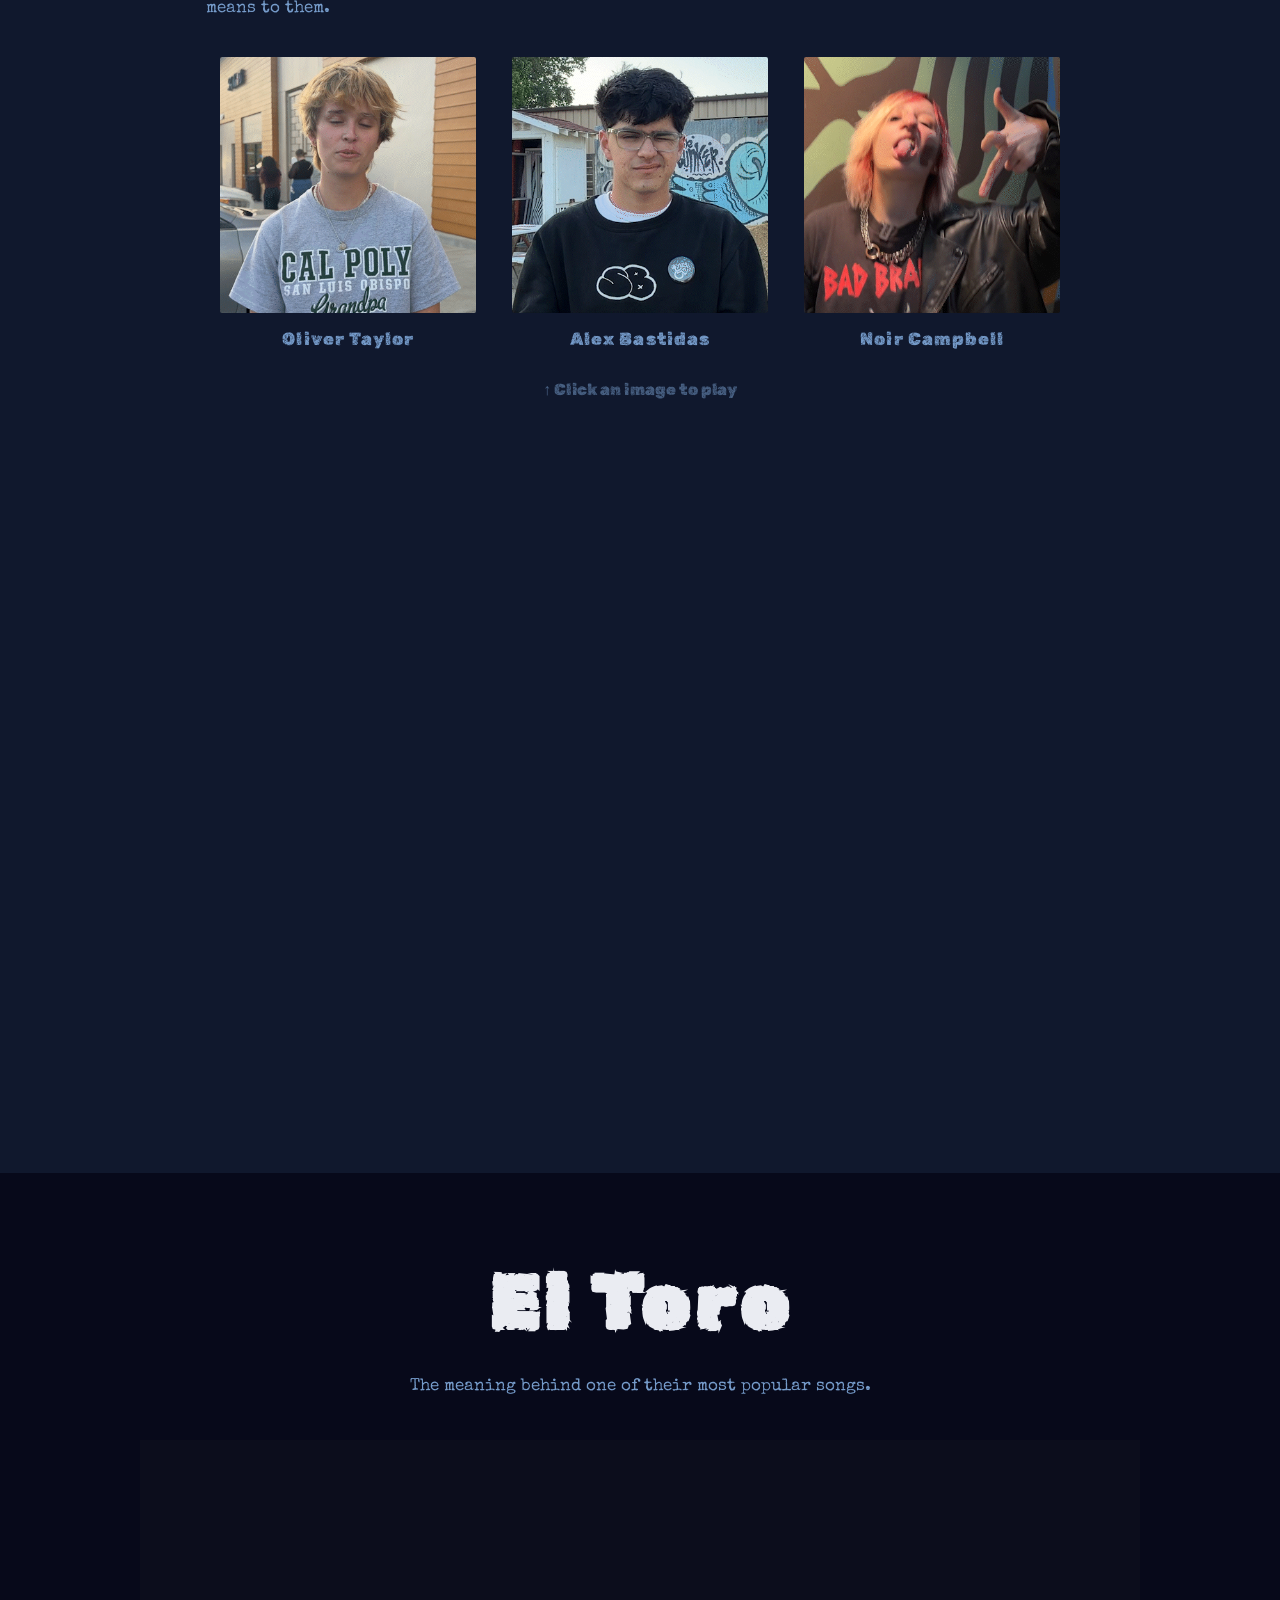
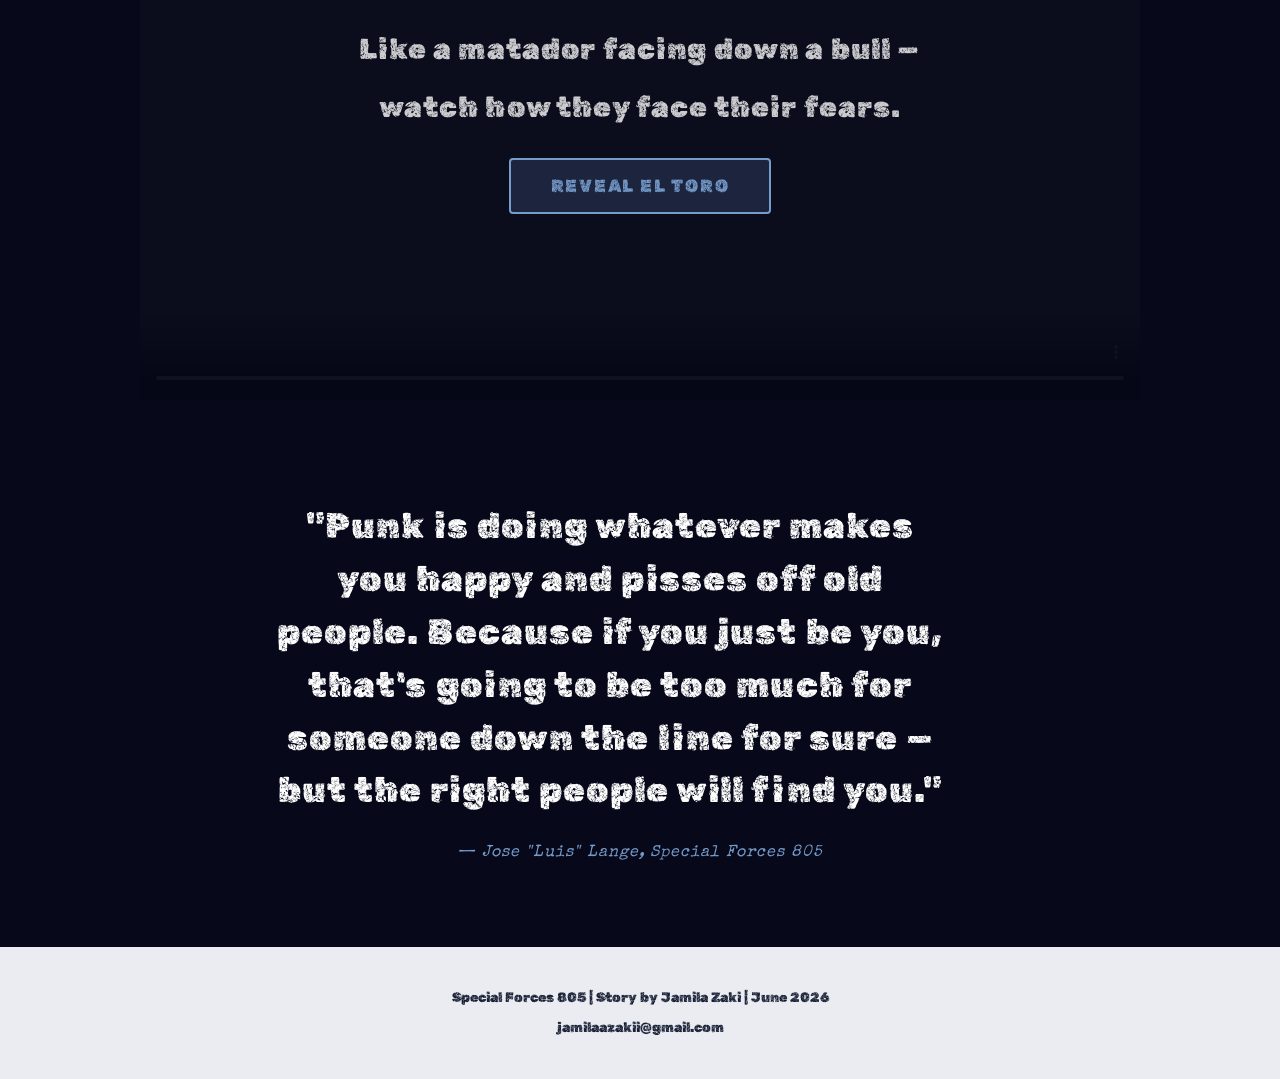
==== commit 61161378: "Add files via upload" ====
--- a/redesign.html
+++ b/redesign.html
@@ -9,7 +9,7 @@
 <link rel="preconnect" href="https://fonts.gstatic.com" crossorigin>
 <link href="https://fonts.googleapis.com/css2?family=Rubik+Distressed&family=Special+Elite&display=swap" rel="stylesheet">
 <link rel="stylesheet" href="soundcite.css">
-<link rel="stylesheet" href="style.css">
+<link rel="stylesheet" href="redesign.css">
 </head>
 <body>
 
@@ -139,7 +139,7 @@
 </p>
   </div>
   <div class="fullscreen-carousel">
-   
+
     <div class="carousel-slide active">
       <img class="carousel-img" src="img/slide-11.jpg" alt="The band sets up outside of SloDoCo">
       <div class="carousel-overlay">
@@ -262,7 +262,7 @@
   </div>
 
   <div class="eltoro-reveal-wrapper" id="eltoro-wrapper">
-    <img src="img/matador.jpg" alt="" class="eltoro-matador-img" id="eltoro-matador">
+    <img src="img/parallax-3.jpg" alt="" class="eltoro-matador-img" id="eltoro-matador">
     <div class="eltoro-video-container" id="eltoro-video-container">
       <video id="eltoro-video" playsinline controls>
         <source src="video/eltoro.mp4" type="video/mp4">
@@ -290,8 +290,7 @@
      ============================================ -->
 <footer>
   <p>Special Forces 805 | Story by Jamila Zaki | June 2026</p>
-<p jamilaazaki26@gamil.com
-  </p>
+  <p><a href="mailto:jamilaazakii@gmail.com">jamilaazakii@gmail.com</a></p>
 </footer>
 
 <button id="back-to-top" onclick="window.scrollTo({top:0,behavior:'smooth'})">↑ Top</button>
--- a/redesign.css
+++ b/redesign.css
@@ -0,0 +1,864 @@
+/* ============================================
+   TYPOGRAPHY & COLOR PALETTE
+   ============================================ */
+:root {
+  --primary-font: 'Special Elite', serif;
+  --heading-font: 'Rubik Distressed', serif;
+  --primary-color: #EAECF2;
+  --secondary-color: #769CCB;
+  --accent-color: #445A8C;
+  --background-color: #10182D;
+  --border-color: #EAECF2;
+  --spacing-unit: 16px;
+}
+
+/* ============================================
+   GLOBAL
+   ============================================ */
+*, *::before, *::after { margin: 0; padding: 0; box-sizing: border-box; }
+
+html { scroll-behavior: smooth; }
+
+body {
+  font-family: var(--primary-font);
+  color: var(--primary-color);
+  background-color: var(--background-color);
+  line-height: 1.6;
+  padding-top: 130px;
+}
+
+a { color: var(--secondary-color); }
+a:hover { opacity: 0.8; }
+
+/* ============================================
+   NAVBAR
+   ============================================ */
+.navbar {
+  position: fixed;
+  top: 0;
+  width: 100%;
+  background-color: rgba(16, 24, 45, 0.96);
+  z-index: 1000;
+  border-bottom: 1px solid rgba(68, 90, 140, 0.4);
+}
+
+.nav-container {
+  max-width: 1200px;
+  margin: 0 auto;
+  padding: 0 16px;
+  height: 130px;
+  display: flex;
+  justify-content: space-between;
+  align-items: center;
+}
+
+.logo img { height: 110px; width: auto; display: block; }
+
+.nav-links { display: flex; list-style: none; gap: 24px; }
+.nav-links a {
+  color: var(--primary-color);
+  text-decoration: none;
+  font-family: var(--heading-font);
+  font-size: 0.85em;
+  letter-spacing: 0.06em;
+  transition: color 0.2s;
+}
+.nav-links a:hover { color: var(--secondary-color); }
+
+.hamburger {
+  display: none;
+  flex-direction: column;
+  justify-content: space-between;
+  width: 28px; height: 20px;
+  background: none; border: none;
+  cursor: pointer; padding: 0;
+}
+.hamburger span {
+  display: block; height: 3px; width: 100%;
+  background: white; border-radius: 2px;
+  transition: all 0.3s;
+}
+
+/* ============================================
+   HERO
+   ============================================ */
+.hero {
+  min-height: 100vh;
+  background-image: url('img/hero.jpg');
+  background-size: cover;
+  background-position: center top;
+  display: flex;
+  align-items: center;
+  justify-content: center;
+  text-align: center;
+  position: relative;
+}
+
+.hero::after {
+  content: '';
+  position: absolute;
+  inset: 0;
+  background: linear-gradient(to bottom, rgba(16,24,45,0.3) 0%, rgba(16,24,45,0.7) 100%);
+}
+
+.hero-content {
+  position: relative;
+  z-index: 2;
+  max-width: 820px;
+  padding: 40px 60px;
+  transform: translateY(-10%);
+}
+
+h1 {
+  font-family: var(--heading-font);
+  font-size: clamp(3rem, 8vw, 6rem);
+  font-weight: 400;
+  color: white;
+  line-height: 1.05;
+  margin-bottom: 16px;
+  letter-spacing: 0.05em;
+}
+
+.deck {
+  font-size: 1.15em;
+  color: rgba(255,255,255,0.88);
+  margin-bottom: 12px;
+  line-height: 1.5;
+}
+
+.byline {
+  font-size: 0.85em;
+  color: rgba(255,255,255,0.55);
+  font-family: var(--heading-font);
+  text-transform: uppercase;
+  letter-spacing: 0.08em;
+}
+
+.hero-scroll-hint {
+  position: absolute;
+  bottom: 32px;
+  left: 50%;
+  transform: translateX(-50%);
+  z-index: 2;
+  color: rgba(255,255,255,0.4);
+  font-family: var(--heading-font);
+  font-size: 0.8em;
+  letter-spacing: 0.15em;
+  animation: bounce 2s infinite;
+}
+
+@keyframes bounce {
+  0%, 100% { transform: translateX(-50%) translateY(0); }
+  50% { transform: translateX(-50%) translateY(6px); }
+}
+
+/* ============================================
+   STORY SECTIONS
+   ============================================ */
+.story-section {
+  padding: 70px var(--spacing-unit);
+  max-width: 760px;
+  margin: 0 auto;
+}
+
+#voices.story-section {
+  padding-bottom: 10px;
+}
+
+.story-text p {
+  font-size: 1.12em;
+  margin-bottom: 1.5em;
+  line-height: 1.8;
+}
+
+#story .story-text p:first-of-type::first-letter {
+  font-family: var(--heading-font);
+  font-size: 4.2em;
+  float: left;
+  line-height: 0.78;
+  margin-right: 8px;
+  color: var(--secondary-color);
+}
+
+blockquote {
+  max-width: 680px;
+  margin: 40px auto;
+  padding: 20px 28px;
+  border-left: 4px solid var(--accent-color);
+  font-size: 1.3em;
+  font-style: italic;
+  color: var(--secondary-color);
+  line-height: 1.55;
+}
+
+blockquote cite {
+  display: block;
+  font-size: 0.75em;
+  font-style: normal;
+  margin-top: 10px;
+  color: rgba(118,156,203,0.65);
+  letter-spacing: 0.04em;
+}
+
+/* LYRIC PLAYER */
+#lyric-btn {
+  background: none; border: none;
+  color: var(--secondary-color);
+  cursor: pointer;
+  font-size: 0.85em;
+  padding: 0 4px 0 0;
+  vertical-align: middle;
+}
+
+#lyric-text {
+  background-color: rgba(68,90,140,0.35);
+  color: var(--primary-color);
+  padding: 2px 6px;
+  border-radius: 3px;
+  border-bottom: 2px solid var(--accent-color);
+}
+
+/* ============================================
+   SOUNDBITE FULL-SCREEN MOMENT
+   ============================================ */
+.soundbite-moment {
+  min-height: auto;
+  padding: 80px var(--spacing-unit);
+  background-color: #07091A;
+  background-image:
+    radial-gradient(ellipse at 20% 50%, rgba(68,90,140,0.15) 0%, transparent 60%),
+    url('img/parallax-1.jpg');
+  background-size: cover;
+  background-position: center;
+  background-blend-mode: multiply;
+  display: flex;
+  align-items: center;
+  justify-content: center;
+  position: relative;
+}
+
+.soundbite-moment::before {
+  content: '';
+  position: absolute;
+  inset: 0;
+  background: rgba(7, 9, 26, 0.78);
+}
+
+.soundbite-inner {
+  position: relative;
+  z-index: 2;
+  text-align: center;
+  max-width: 900px;
+  width: 100%;
+  margin: 0 auto;
+  padding: 60px 40px;
+}
+
+.soundbite-quote {
+  font-family: var(--heading-font);
+  font-size: clamp(1.8rem, 4vw, 3.2rem);
+  color: white;
+  line-height: 1.3;
+  margin-bottom: 28px;
+  letter-spacing: 0.04em;
+}
+
+.soundbite-attribution {
+  font-family: var(--primary-font);
+  font-size: 1em;
+  color: var(--secondary-color);
+  margin-bottom: 40px;
+  font-style: italic;
+}
+
+.soundbite-player {
+  display: flex;
+  flex-direction: column;
+  align-items: center;
+  gap: 20px;
+}
+
+.soundbite-play-btn {
+  display: flex;
+  align-items: center;
+  gap: 12px;
+  background: rgba(68, 90, 140, 0.3);
+  border: 1px solid rgba(118,156,203,0.5);
+  color: var(--secondary-color);
+  padding: 14px 28px;
+  cursor: pointer;
+  font-family: var(--heading-font);
+  font-size: 1em;
+  letter-spacing: 0.06em;
+  border-radius: 4px;
+  transition: background 0.2s, border-color 0.2s;
+}
+
+.soundbite-play-btn:hover {
+  background: rgba(68, 90, 140, 0.55);
+  border-color: var(--secondary-color);
+}
+
+.soundbite-play-btn.playing {
+  color: #fff;
+  border-color: #fff;
+}
+
+.waveform-bars {
+  display: flex;
+  align-items: center;
+  gap: 3px;
+  height: 40px;
+  opacity: 0;
+  transition: opacity 0.4s;
+}
+
+.waveform-bars.active { opacity: 1; }
+
+.waveform-bars span {
+  display: block;
+  width: 4px;
+  background: var(--secondary-color);
+  border-radius: 2px;
+  animation: none;
+  height: 8px;
+  transition: height 0.1s;
+}
+
+.waveform-bars.active span {
+  animation: wave 0.8s ease-in-out infinite alternate;
+}
+
+.waveform-bars span:nth-child(odd)  { animation-delay: 0s; }
+.waveform-bars span:nth-child(even) { animation-delay: 0.15s; }
+.waveform-bars span:nth-child(3n)   { animation-delay: 0.3s; }
+.waveform-bars span:nth-child(5n)   { animation-delay: 0.05s; }
+.waveform-bars span:nth-child(7n)   { animation-delay: 0.22s; }
+
+@keyframes wave {
+  from { height: 4px; }
+  to   { height: 36px; }
+}
+
+/* ============================================
+   CD PLAYER
+   ============================================ */
+.cd-section {
+  background-color: #0c1424;
+  padding: 70px var(--spacing-unit);
+  border-top: 1px solid rgba(68,90,140,0.3);
+  border-bottom: 1px solid rgba(68,90,140,0.3);
+}
+
+.cd-player-wrapper {
+  max-width: 900px;
+  margin: 0 auto;
+}
+
+.cd-player {
+  display: block;
+}
+
+.cd-right {
+  display: flex;
+  flex-direction: column;
+  gap: 16px;
+}
+
+.cd-header {
+  display: flex;
+  flex-direction: column;
+  gap: 4px;
+}
+
+.cd-album-title {
+  font-family: var(--heading-font);
+  font-size: 1.1em;
+  color: var(--primary-color);
+  letter-spacing: 0.04em;
+}
+
+.cd-artist {
+  font-size: 0.85em;
+  color: var(--secondary-color);
+}
+
+.cd-embed-area iframe {
+  border-radius: 8px;
+}
+
+
+/* ============================================
+   PARALLAX DIVIDER
+   ============================================ */
+.parallax-divider {
+  min-height: 480px;
+  background-attachment: fixed;
+  background-size: cover;
+  background-position: center;
+}
+
+.parallax-1 { background-image: url('img/parallax-1.jpg'); }
+.parallax-2 { background-image: url('img/parallax-2.jpg'); }
+.parallax-3 { background-image: url('img/parallax-3.jpg'); min-height: 700px; }
+
+/* ============================================
+   FULL-SCREEN PHOTO CAROUSEL
+   ============================================ */
+.carousel-section {
+  background: #000;
+}
+
+.carousel-header {
+  text-align: center;
+  padding: 60px 20px 40px;
+  background: #0c1424;
+}
+
+.carousel-header h2 {
+  font-family: var(--heading-font);
+  font-size: clamp(1.8rem, 4vw, 3rem);
+  color: var(--primary-color);
+  margin-bottom: 12px;
+  letter-spacing: 0.04em;
+}
+
+.carousel-header p {
+  color: var(--secondary-color);
+  font-size: 1.05em;
+  max-width: 600px;
+  margin: 0 auto;
+}
+
+.fullscreen-carousel {
+  position: relative;
+  width: 100%;
+  height: 85vh;
+  overflow: hidden;
+}
+
+.carousel-slide {
+  position: absolute;
+  inset: 0; 
+  opacity: 0;
+  transition: opacity 0.7s ease;
+  background: #07091A;
+  display: flex;
+  flex-direction: column;
+}
+
+.carousel-img {
+  flex: 1;
+  width: 100%;
+  min-height: 0;
+  object-fit: contain;
+  z-index: 0;
+}
+
+.carousel-slide.active { opacity: 1; }
+
+.carousel-overlay {
+  flex-shrink: 0;
+  align-self: center;
+  background: #fff;
+  padding: 14px 28px;
+  opacity: 0;
+  transform: translateY(6px);
+  transition: opacity 0.4s 0.35s, transform 0.4s 0.35s;
+  box-sizing: border-box;
+  text-align: left;
+}
+
+.carousel-slide.active .carousel-overlay {
+  opacity: 1;
+  transform: translateY(0);
+}
+
+.carousel-caption {
+  font-family: var(--primary-font);
+  font-size: 0.95em;
+  color: #111;
+  max-width: 860px;
+  line-height: 1.55;
+  margin: 0;
+  word-break: normal;
+  overflow-wrap: break-word;
+  hyphens: none;
+}
+
+.carousel-btn {
+  position: absolute;
+  top: 42%;
+  transform: translateY(-50%);
+  background: rgba(16,24,45,0.5);
+  border: 1px solid rgba(118,156,203,0.3);
+  color: var(--secondary-color);
+  font-size: 1.8em;
+  padding: 14px 20px;
+  cursor: pointer;
+  z-index: 10;
+  transition: background 0.2s;
+  font-family: sans-serif;
+}
+
+.carousel-btn:hover { background: rgba(68,90,140,0.6); }
+.carousel-btn.prev { left: 20px; }
+.carousel-btn.next { right: 20px; }
+
+.carousel-counter {
+  position: absolute;
+  bottom: 20px;
+  right: 32px;
+  font-family: var(--heading-font);
+  font-size: 1em;
+  color: rgba(255,255,255,0.5);
+  letter-spacing: 0.1em;
+  z-index: 10;
+}
+
+/* ============================================
+   PARALLAX QUOTE
+   ============================================ */
+.parallax-quote {
+  min-height: 60vh;
+  background-attachment: fixed;
+  background-size: cover;
+  background-position: center;
+  display: flex;
+  align-items: center;
+  justify-content: center;
+  position: relative;
+}
+
+.parallax-quote::before {
+  content: '';
+  position: absolute;
+  inset: 0;
+  background: rgba(10, 15, 35, 0.72);
+}
+
+.parallax-quote-inner {
+  position: relative;
+  z-index: 2;
+  text-align: center;
+  max-width: 880px;
+  padding: 60px 40px;
+}
+
+.pq-text {
+  font-family: var(--heading-font);
+  font-size: clamp(1.4rem, 3vw, 2.4rem);
+  color: white;
+  line-height: 1.45;
+  letter-spacing: 0.03em;
+}
+
+/* ============================================
+   AUDIO SECTION
+   ============================================ */
+.audio-section {
+  padding: 10px var(--spacing-unit) 70px;
+  max-width: 900px;
+  margin: 0 auto;
+}
+
+.audio-section h2 {
+  font-family: var(--heading-font);
+  font-size: clamp(1.8rem, 4vw, 2.6rem);
+  color: var(--primary-color);
+  margin-bottom: 12px;
+  padding-bottom: 8px;
+  border-bottom: 3px solid var(--accent-color);
+  display: inline-block;
+  letter-spacing: 0.04em;
+}
+
+.section-intro {
+  color: var(--secondary-color);
+  margin-bottom: 32px;
+  font-size: 1.05em;
+}
+
+.audio-board {
+  display: flex;
+  justify-content: center;
+  gap: 32px;
+  flex-wrap: wrap;
+}
+
+.audio-speaker {
+  text-align: center;
+  flex: 1 1 200px;
+  max-width: 260px;
+  cursor: pointer;
+}
+
+.audio-thumb {
+  width: 100%;
+  aspect-ratio: 1;
+  object-fit: cover;
+  border-radius: 4px;
+  border: 2px solid transparent;
+  transition: border-color 0.2s, transform 0.2s;
+  display: block;
+}
+
+.audio-thumb:hover,
+.audio-thumb.playing {
+  border-color: var(--secondary-color);
+  transform: scale(1.03);
+}
+
+.audio-label {
+  font-family: var(--heading-font);
+  font-size: 1.1em;
+  margin-top: 10px;
+  color: var(--secondary-color);
+  letter-spacing: 0.06em;
+}
+
+.audio-instructions {
+  text-align: center;
+  margin-top: 24px;
+  font-size: 1em;
+  color: rgba(118,156,203,0.55);
+  font-family: var(--heading-font);
+}
+
+/* ============================================
+   EL TORO SECTION
+   ============================================ */
+.eltoro-section {
+  background: #07091A;
+  padding: 70px var(--spacing-unit) 0;
+}
+
+.eltoro-header {
+  text-align: center;
+  margin-bottom: 40px;
+}
+
+.eltoro-header h2 {
+  font-family: var(--heading-font);
+  font-size: clamp(2.5rem, 6vw, 5rem);
+  color: var(--primary-color);
+  letter-spacing: 0.06em;
+  margin-bottom: 8px;
+}
+
+.eltoro-header p {
+  color: var(--secondary-color);
+  font-size: 1.05em;
+}
+
+.eltoro-reveal-wrapper {
+  position: relative;
+  max-width: 1000px;
+  margin: 0 auto;
+  min-height: 560px;
+  overflow: hidden;
+  background: #1a0500;
+}
+
+.eltoro-matador-img {
+  position: absolute;
+  inset: 0;
+  width: 100%;
+  height: 100%;
+  object-fit: cover;
+  z-index: 1;
+  display: block;
+}
+
+.eltoro-video-container {
+  position: absolute;
+  inset: 0;
+  z-index: 2;
+}
+
+.eltoro-video-container video {
+  width: 100%;
+  height: 100%;
+  object-fit: cover;
+  display: block;
+  background: #000;
+}
+
+.eltoro-cta {
+  position: absolute;
+  inset: 0;
+  background: rgba(7,9,26,0.88);
+  z-index: 10;
+  display: flex;
+  flex-direction: column;
+  align-items: center;
+  justify-content: center;
+  gap: 12px;
+  text-align: center;
+  padding: 40px;
+  transition: opacity 0.5s;
+}
+
+.eltoro-cta p {
+  font-family: var(--heading-font);
+  font-size: clamp(1.1rem, 2.5vw, 1.8rem);
+  color: rgba(255,255,255,0.8);
+  letter-spacing: 0.04em;
+}
+
+.eltoro-reveal-btn {
+  margin-top: 16px;
+  background: rgba(68,90,140,0.3);
+  border: 2px solid var(--secondary-color);
+  color: var(--secondary-color);
+  padding: 16px 40px;
+  cursor: pointer;
+  font-family: var(--heading-font);
+  font-size: 1.1em;
+  letter-spacing: 0.1em;
+  text-transform: uppercase;
+  border-radius: 4px;
+  transition: background 0.2s, color 0.2s;
+}
+
+.eltoro-reveal-btn:hover {
+  background: var(--accent-color);
+  color: white;
+}
+
+.eltoro-section .closing-inner {
+  margin: 20px auto 0;
+  text-align: center;
+}
+
+/* ============================================
+   CLOSING MOMENT
+   ============================================ */
+.closing-moment {
+  min-height: 80vh;
+  background-attachment: fixed;
+  background-size: cover;
+  background-position: center;
+  display: flex;
+  align-items: center;
+  justify-content: center;
+  position: relative;
+}
+
+.closing-moment::before {
+  content: '';
+  position: absolute;
+  inset: 0;
+  background: rgba(5, 8, 20, 0.75);
+}
+
+.closing-inner {
+  position: relative;
+  z-index: 2;
+  text-align: center;
+  max-width: 820px;
+  padding: 80px 40px;
+}
+
+.closing-quote {
+  font-family: var(--heading-font);
+  font-size: clamp(1.4rem, 3vw, 2.2rem);
+  color: white;
+  line-height: 1.5;
+  font-style: normal;
+  letter-spacing: 0.03em;
+  border: none;
+  padding: 0;
+  margin: 0 0 24px;
+}
+
+.closing-attribution {
+  display: block;
+  font-family: var(--primary-font);
+  font-size: 1em;
+  color: var(--secondary-color);
+  letter-spacing: 0.06em;
+}
+
+/* ============================================
+   FOOTER
+   ============================================ */
+footer {
+  background-color: var(--primary-color);
+  color: #10182D;
+  text-align: center;
+  padding: 36px var(--spacing-unit);
+  font-family: var(--heading-font);
+  font-size: 0.85em;
+  line-height: 2.2;
+}
+
+footer a { color: #10182D; text-decoration: none; }
+footer a:hover { text-decoration: underline; }
+
+/* ============================================
+   BACK TO TOP
+   ============================================ */
+#back-to-top {
+  display: none;
+  position: fixed;
+  bottom: 24px;
+  right: 24px;
+  z-index: 999;
+  background: var(--background-color);
+  color: var(--primary-color);
+  border: 1px solid rgba(118,156,203,0.3);
+  padding: 10px 18px;
+  font-family: var(--heading-font);
+  font-size: 0.85em;
+  cursor: pointer;
+  border-radius: 4px;
+  transition: background 0.2s;
+}
+#back-to-top:hover { background: var(--accent-color); }
+
+/* ============================================
+   RESPONSIVE
+   ============================================ */
+@media (max-width: 768px) {
+  body { padding-top: 70px; }
+
+  .hamburger { display: flex; }
+
+  .nav-container { height: 70px; }
+  .logo img { height: 56px; }
+
+  .nav-links {
+    display: none;
+    flex-direction: column;
+    position: absolute;
+    top: 70px; left: 0;
+    width: 100%;
+    background: rgba(16,24,45,0.98);
+    padding: 12px 0;
+    gap: 0;
+  }
+  .nav-links.open { display: flex; }
+  .nav-links li { width: 100%; }
+  .nav-links a { display: block; padding: 12px 20px; }
+
+  .hero-content { padding: 28px 20px; transform: none; }
+  h1 { font-size: clamp(2rem, 10vw, 3rem); }
+
+  .cd-player { grid-template-columns: 1fr; }
+  .jewel-case { max-width: 220px; margin: 0 auto; }
+
+  .fullscreen-carousel { height: 65vh; }
+
+  .parallax-divider,
+  .parallax-quote,
+  .closing-moment {
+    background-attachment: scroll;
+  }
+
+  .carousel-btn { padding: 10px 14px; font-size: 1.4em; }
+
+  .eltoro-reveal-wrapper { min-height: 300px; }
+
+  .audio-board { gap: 20px; }
+}
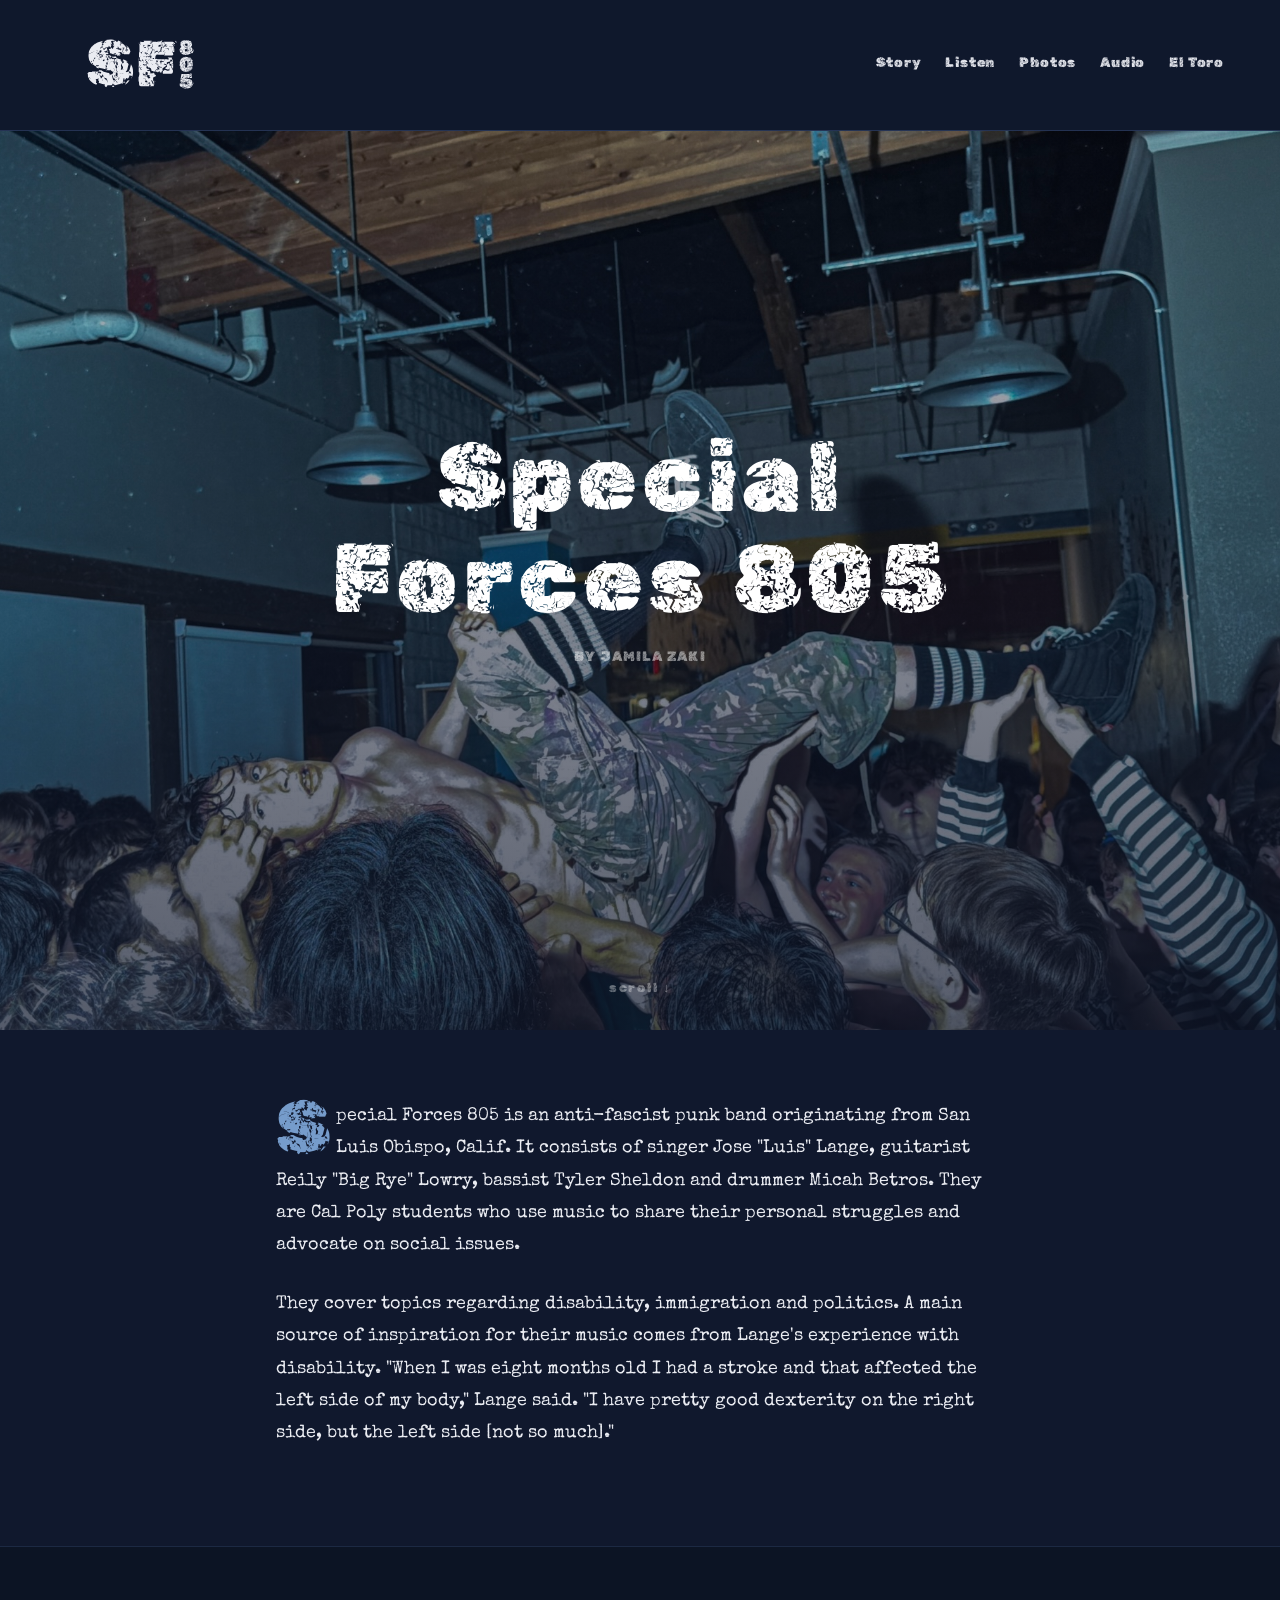
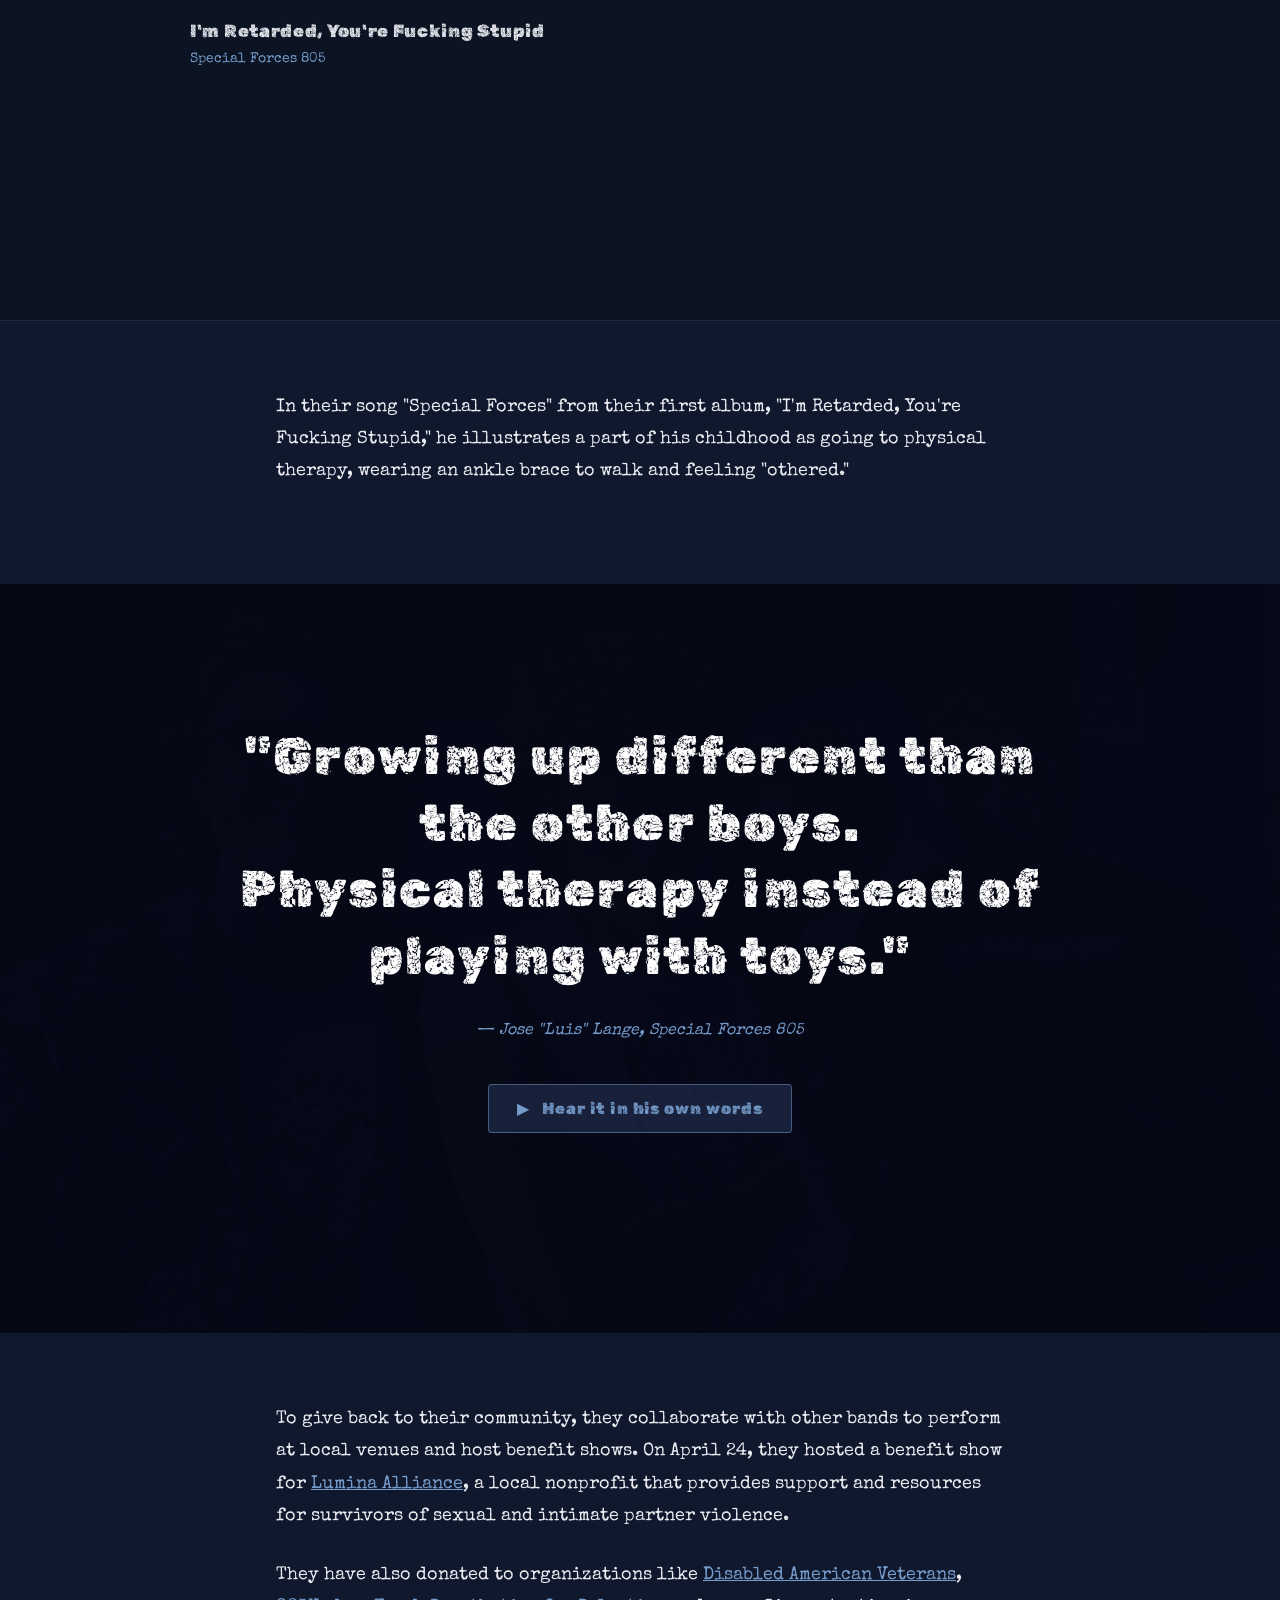
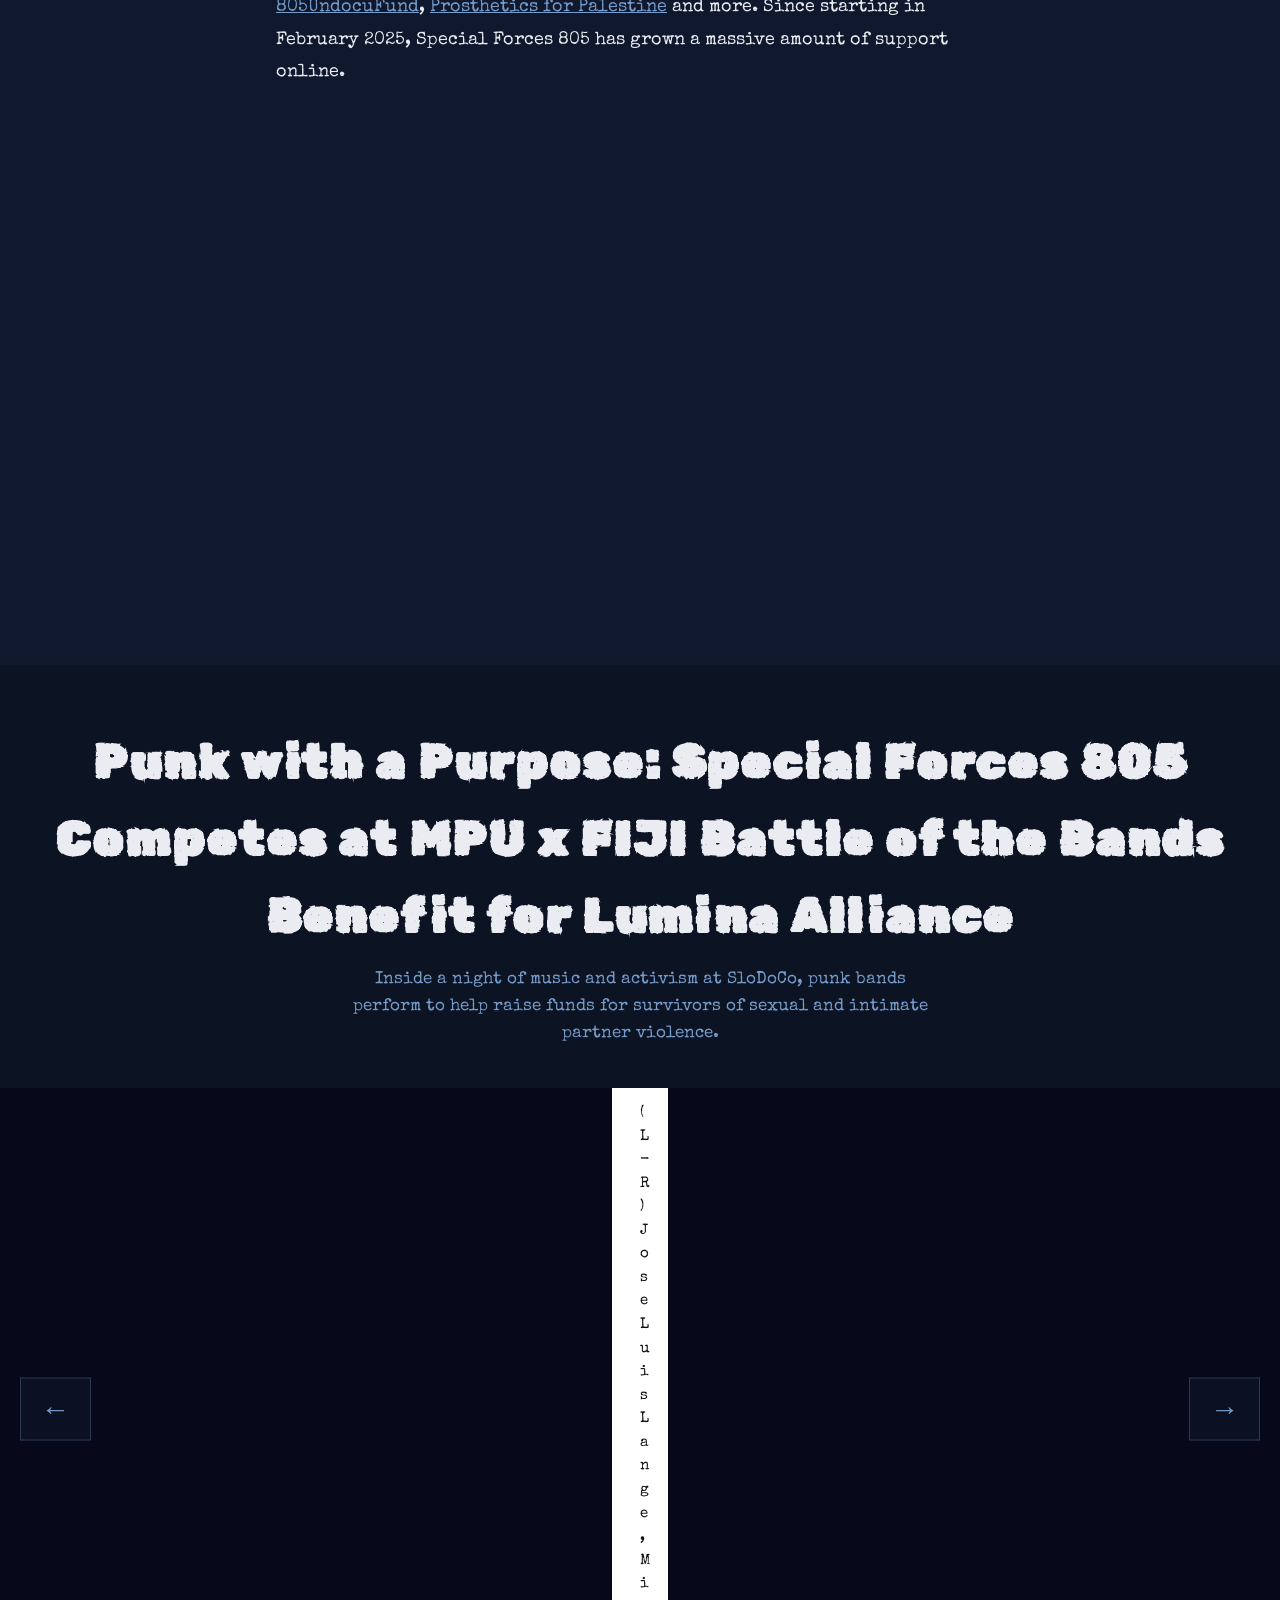
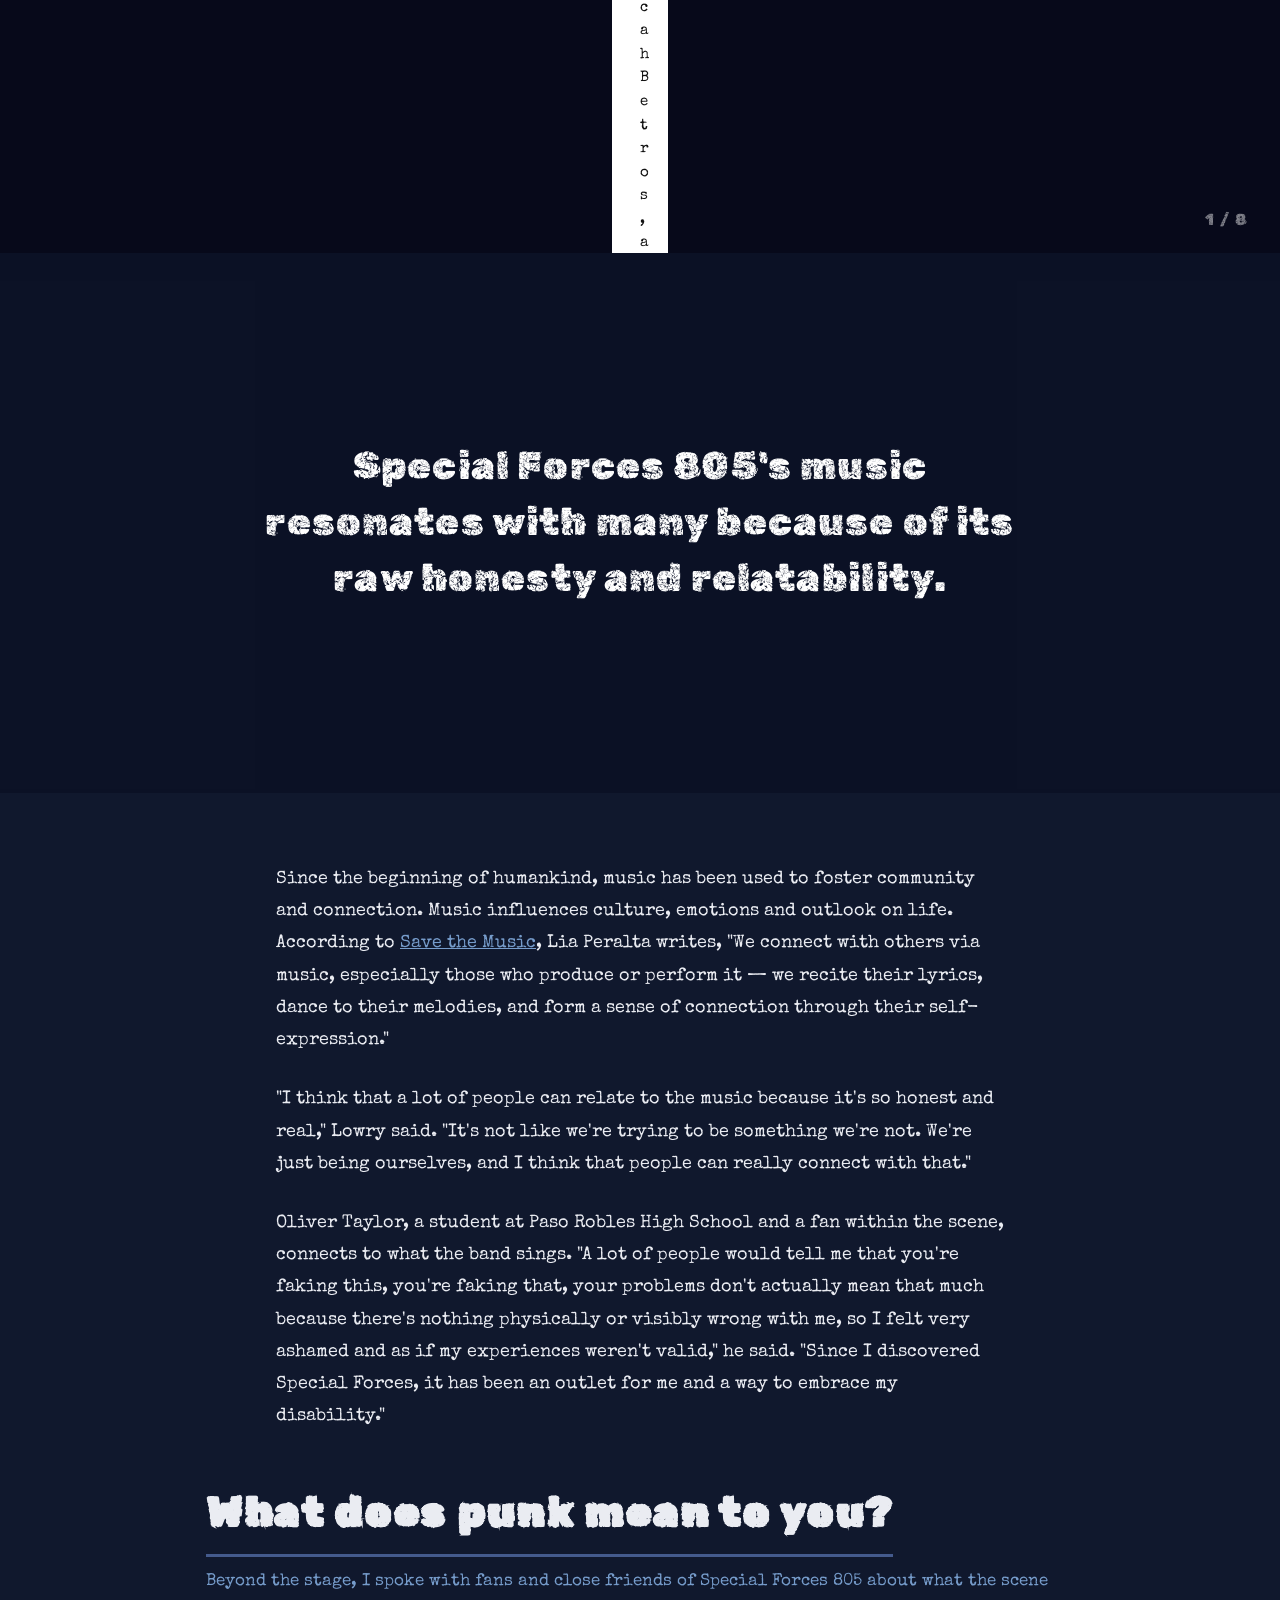
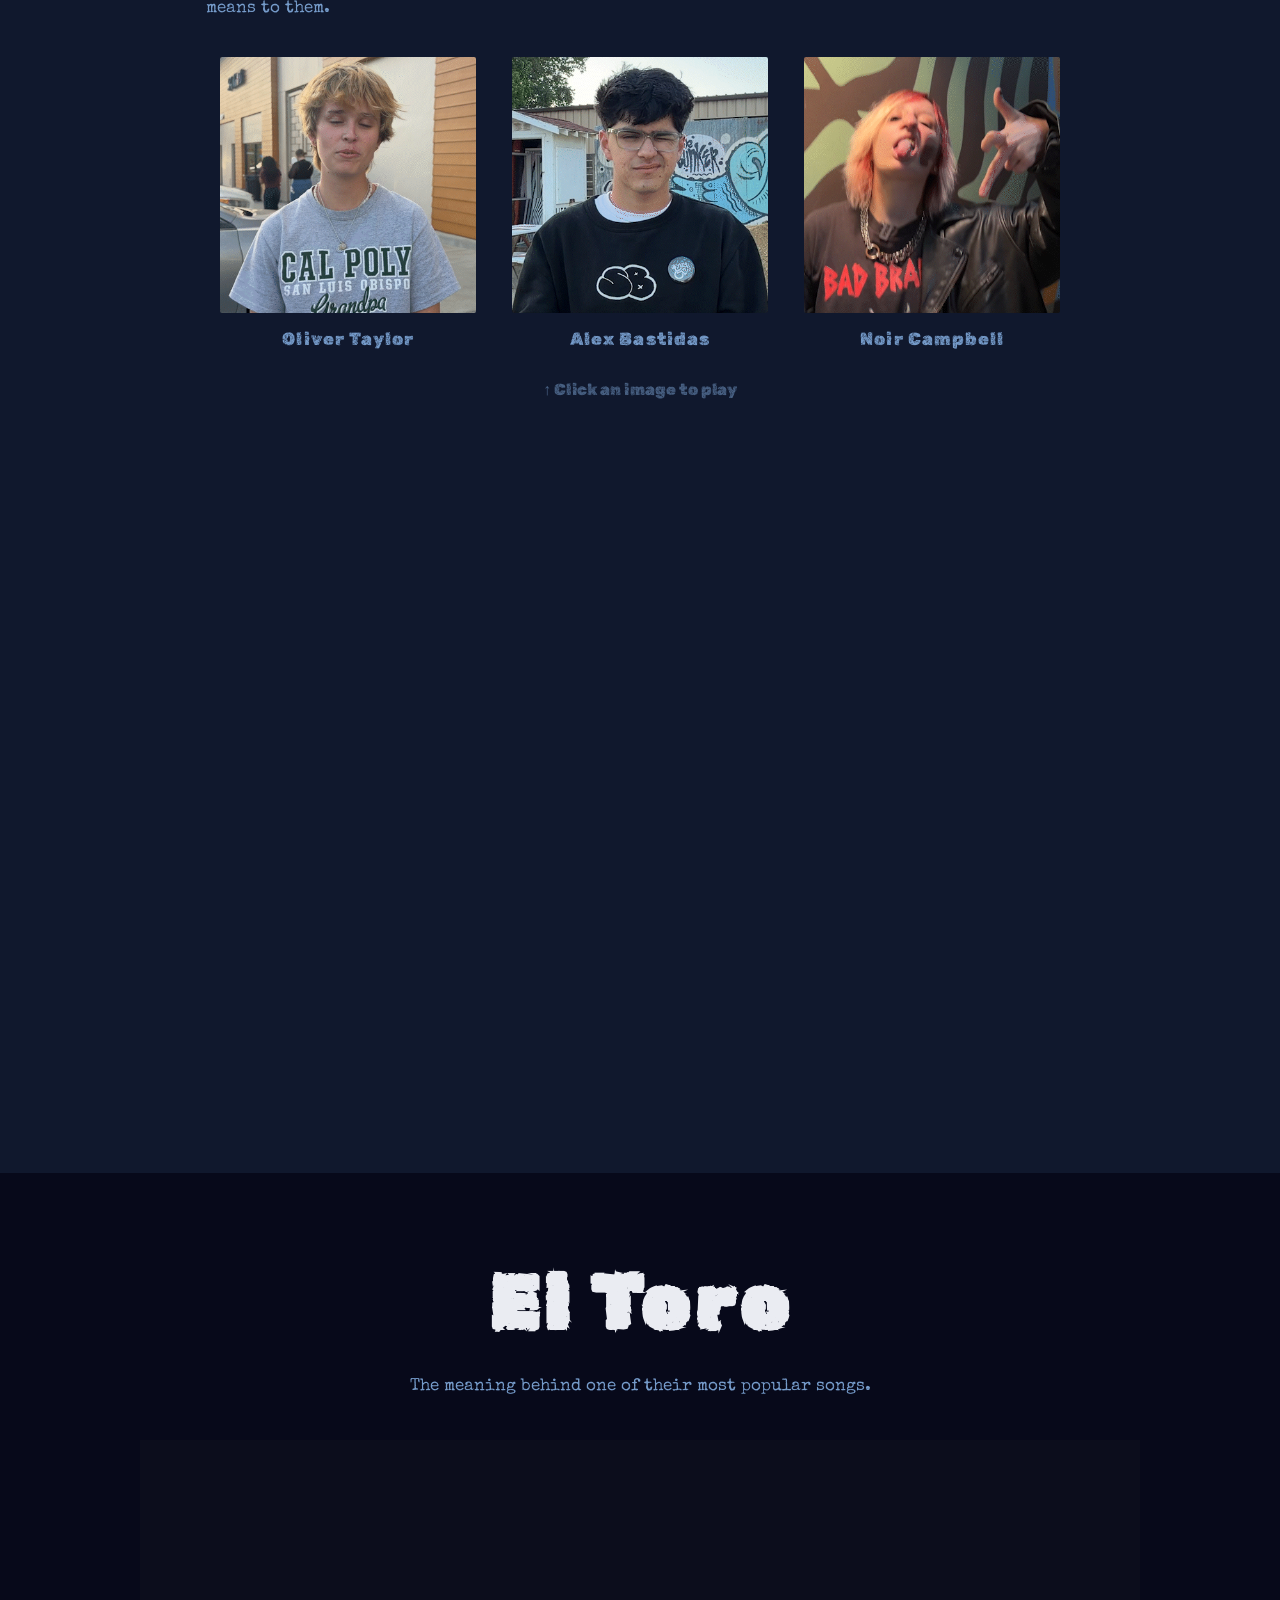
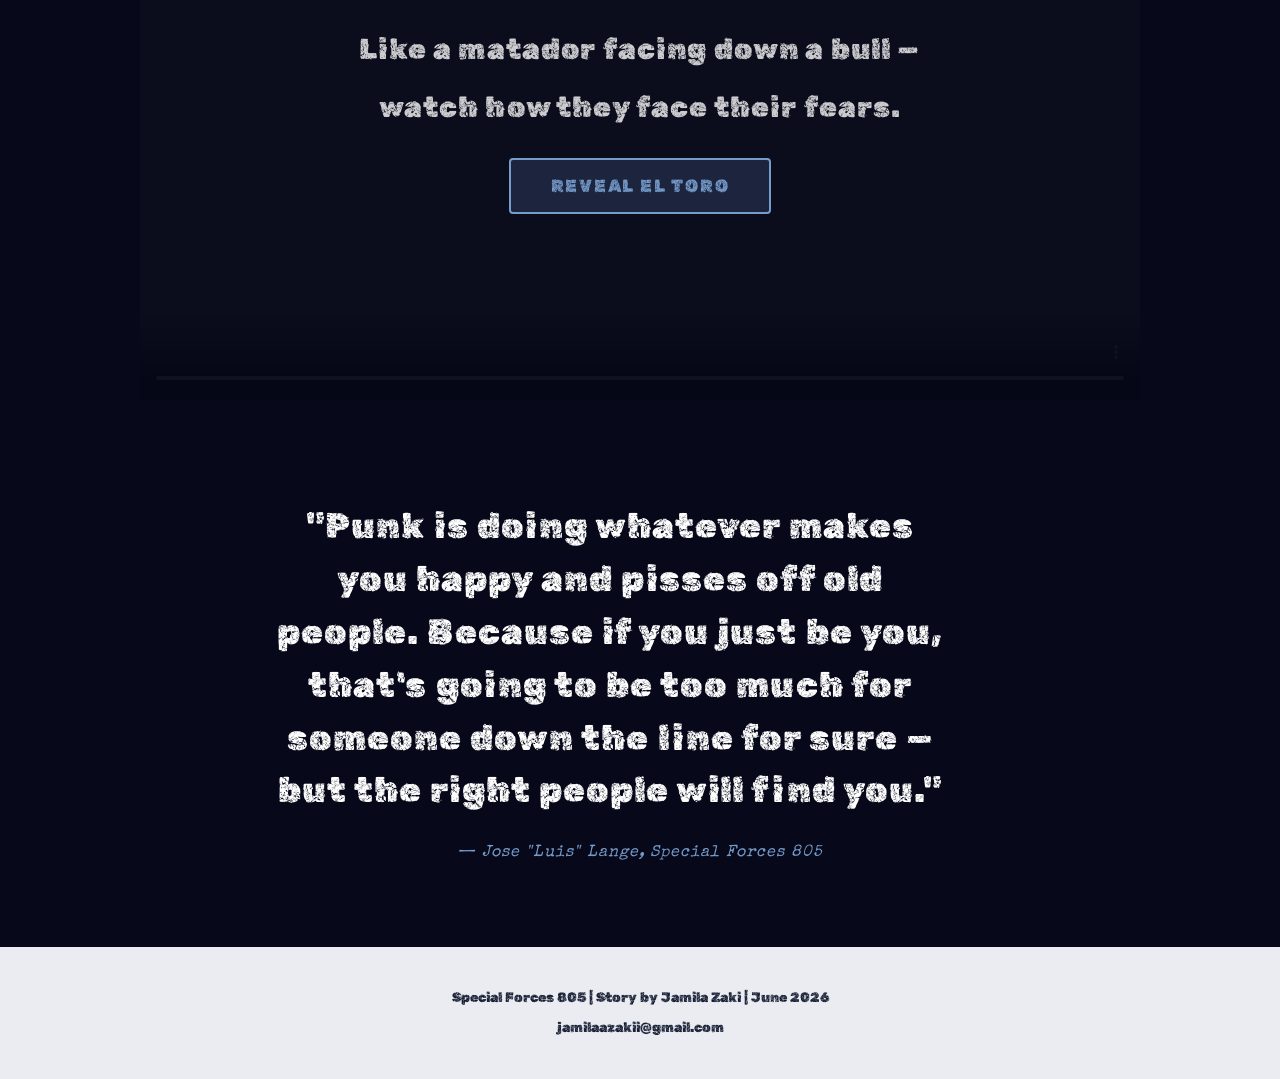
==== commit 0e38570a: "Add files via upload" ====
--- a/redesign.html
+++ b/redesign.html
@@ -290,7 +290,7 @@
      ============================================ -->
 <footer>
   <p>Special Forces 805 | Story by Jamila Zaki | June 2026</p>
-  <p><a href="mailto:jamilaazakii@gmail.com">jamilaazakii@gmail.com</a></p>
+  <p><a href="mailto:jamilaazaki26@gmail.com">jamilaazakii@gmail.com</a></p>
 </footer>
 
 <button id="back-to-top" onclick="window.scrollTo({top:0,behavior:'smooth'})">↑ Top</button>
